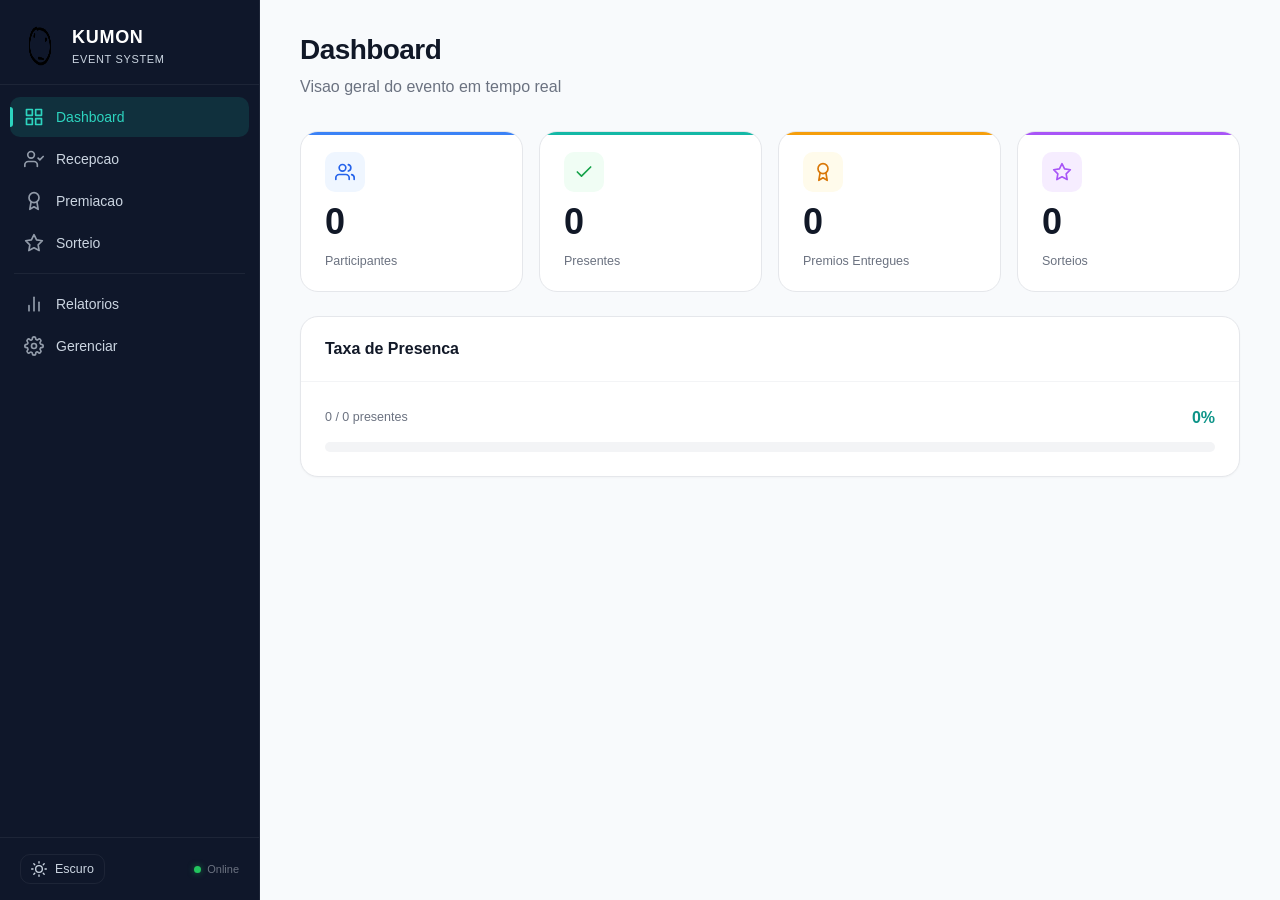
==== index.html @ 60cc0bb8 "feat: responsive improvements for tablets and mobile - Replaced sidebar "K" text with Kumon-Logo.png" ====
<!DOCTYPE html>
<html lang="pt-BR">
<head>
  <meta charset="UTF-8" />
  <meta name="viewport" content="width=device-width, initial-scale=1.0, viewport-fit=cover" />
  <meta name="apple-mobile-web-app-capable" content="yes" />
  <meta name="apple-mobile-web-app-status-bar-style" content="black-translucent" />
  <meta name="theme-color" content="#0f172a" />
  <title>Sistema de Controle de Eventos — Kumon - 2026</title>
  <link rel="stylesheet" href="style.css?v=2004" />
  <link rel="icon" href="favicon.ico" />
</head>
<body>

<div class="app-container">
  <!-- MOBILE TOGGLE -->
  <button class="sidebar-toggle" id="sidebarToggle" aria-label="Abrir menu">
    <svg width="22" height="22" viewBox="0 0 24 24" fill="none" stroke="currentColor" stroke-width="2" stroke-linecap="round">
      <line x1="3" y1="6" x2="21" y2="6"/>
      <line x1="3" y1="12" x2="21" y2="12"/>
      <line x1="3" y1="18" x2="21" y2="18"/>
    </svg>
  </button>

  <!-- SIDEBAR -->
  <nav class="sidebar" id="sidebar">
    <div class="sidebar-header">
      <div class="sidebar-logo">
        <img class="sidebar-logo-icon" src="Kumon-Logo.png" alt="KUMON">
        <div>
          <div class="sidebar-logo-text">KUMON</div>
          <div class="sidebar-logo-sub">Event System</div>
        </div>
      </div>
    </div>

    <div class="sidebar-nav">
      <button class="nav-btn active" data-page="dashboard">
        <svg viewBox="0 0 24 24" fill="none" stroke="currentColor" stroke-width="2" stroke-linecap="round" stroke-linejoin="round">
          <rect x="3" y="3" width="7" height="7"/><rect x="14" y="3" width="7" height="7"/>
          <rect x="3" y="14" width="7" height="7"/><rect x="14" y="14" width="7" height="7"/>
        </svg>
        Dashboard
      </button>

      <button class="nav-btn" data-page="recepcao">
        <svg viewBox="0 0 24 24" fill="none" stroke="currentColor" stroke-width="2" stroke-linecap="round" stroke-linejoin="round">
          <path d="M16 21v-2a4 4 0 0 0-4-4H5a4 4 0 0 0-4 4v2"/><circle cx="8.5" cy="7" r="4"/>
          <polyline points="17 11 19 13 23 9"/>
        </svg>
        Recepcao
      </button>

      <button class="nav-btn" data-page="premiacao">
        <svg viewBox="0 0 24 24" fill="none" stroke="currentColor" stroke-width="2" stroke-linecap="round" stroke-linejoin="round">
          <circle cx="12" cy="8" r="6"/><path d="M15.477 12.89L17 22l-5-3-5 3 1.523-9.11"/>
        </svg>
        Premiacao
      </button>

      <button class="nav-btn" data-page="sorteio">
        <svg viewBox="0 0 24 24" fill="none" stroke="currentColor" stroke-width="2" stroke-linecap="round" stroke-linejoin="round">
          <polygon points="12 2 15.09 8.26 22 9.27 17 14.14 18.18 21.02 12 17.77 5.82 21.02 7 14.14 2 9.27 8.91 8.26 12 2"/>
        </svg>
        Sorteio
      </button>

      <div class="nav-divider"></div>

      <button class="nav-btn" data-page="relatorios">
        <svg viewBox="0 0 24 24" fill="none" stroke="currentColor" stroke-width="2" stroke-linecap="round" stroke-linejoin="round">
          <line x1="18" y1="20" x2="18" y2="10"/><line x1="12" y1="20" x2="12" y2="4"/>
          <line x1="6" y1="20" x2="6" y2="14"/>
        </svg>
        Relatorios
      </button>

      <button class="nav-btn" data-page="gerenciar">
        <svg viewBox="0 0 24 24" fill="none" stroke="currentColor" stroke-width="2" stroke-linecap="round" stroke-linejoin="round">
          <circle cx="12" cy="12" r="3"/><path d="M19.4 15a1.65 1.65 0 0 0 .33 1.82l.06.06a2 2 0 0 1-2.83 2.83l-.06-.06a1.65 1.65 0 0 0-1.82-.33 1.65 1.65 0 0 0-1 1.51V21a2 2 0 0 1-4 0v-.09A1.65 1.65 0 0 0 9 19.4a1.65 1.65 0 0 0-1.82.33l-.06.06a2 2 0 0 1-2.83-2.83l.06-.06A1.65 1.65 0 0 0 4.68 15a1.65 1.65 0 0 0-1.51-1H3a2 2 0 0 1 0-4h.09A1.65 1.65 0 0 0 4.6 9a1.65 1.65 0 0 0-.33-1.82l-.06-.06a2 2 0 0 1 2.83-2.83l.06.06A1.65 1.65 0 0 0 9 4.68a1.65 1.65 0 0 0 1-1.51V3a2 2 0 0 1 4 0v.09a1.65 1.65 0 0 0 1 1.51 1.65 1.65 0 0 0 1.82-.33l.06-.06a2 2 0 0 1 2.83 2.83l-.06.06A1.65 1.65 0 0 0 19.4 9a1.65 1.65 0 0 0 1.51 1H21a2 2 0 0 1 0 4h-.09a1.65 1.65 0 0 0-1.51 1z"/>
        </svg>
        Gerenciar
      </button>
    </div>

    <div class="sidebar-footer">
      <button class="theme-toggle" id="themeToggle" aria-label="Alternar tema">
        <svg id="themeIconSun" viewBox="0 0 24 24" fill="none" stroke="currentColor" stroke-width="2" stroke-linecap="round" stroke-linejoin="round">
          <circle cx="12" cy="12" r="5"/><line x1="12" y1="1" x2="12" y2="3"/><line x1="12" y1="21" x2="12" y2="23"/>
          <line x1="4.22" y1="4.22" x2="5.64" y2="5.64"/><line x1="18.36" y1="18.36" x2="19.78" y2="19.78"/>
          <line x1="1" y1="12" x2="3" y2="12"/><line x1="21" y1="12" x2="23" y2="12"/>
          <line x1="4.22" y1="19.78" x2="5.64" y2="18.36"/><line x1="18.36" y1="5.64" x2="19.78" y2="4.22"/>
        </svg>
        <svg id="themeIconMoon" viewBox="0 0 24 24" fill="none" stroke="currentColor" stroke-width="2" stroke-linecap="round" stroke-linejoin="round" style="display:none">
          <path d="M21 12.79A9 9 0 1 1 11.21 3 7 7 0 0 0 21 12.79z"/>
        </svg>
        <span id="themeLabel">Escuro</span>
      </button>
      <div class="sidebar-status">
        <span class="status-dot"></span>
        Online
      </div>
    </div>
  </nav>

  <!-- MAIN CONTENT -->
  <main class="main-content" id="mainContent">

    <!-- DASHBOARD -->
    <div id="dashboard" class="page active">
      <div class="page-header">
        <h1>Dashboard</h1>
        <p>Visao geral do evento em tempo real</p>
      </div>
      <div class="page-content">
        <div class="stats-grid">
          <div class="stat-card">
            <div class="stat-card-icon">
              <svg viewBox="0 0 24 24" fill="none" stroke="currentColor" stroke-width="2" stroke-linecap="round" stroke-linejoin="round">
                <path d="M17 21v-2a4 4 0 0 0-4-4H5a4 4 0 0 0-4 4v2"/><circle cx="9" cy="7" r="4"/>
                <path d="M23 21v-2a4 4 0 0 0-3-3.87"/><path d="M16 3.13a4 4 0 0 1 0 7.75"/>
              </svg>
            </div>
            <div class="stat-value" id="stat-participantes">0</div>
            <div class="stat-label">Participantes</div>
          </div>
          <div class="stat-card">
            <div class="stat-card-icon">
              <svg viewBox="0 0 24 24" fill="none" stroke="currentColor" stroke-width="2" stroke-linecap="round" stroke-linejoin="round">
                <polyline points="20 6 9 17 4 12"/>
              </svg>
            </div>
            <div class="stat-value" id="stat-presentes">0</div>
            <div class="stat-label">Presentes</div>
          </div>
          <div class="stat-card">
            <div class="stat-card-icon">
              <svg viewBox="0 0 24 24" fill="none" stroke="currentColor" stroke-width="2" stroke-linecap="round" stroke-linejoin="round">
                <circle cx="12" cy="8" r="6"/><path d="M15.477 12.89L17 22l-5-3-5 3 1.523-9.11"/>
              </svg>
            </div>
            <div class="stat-value" id="stat-premios">0</div>
            <div class="stat-label">Premios Entregues</div>
          </div>
          <div class="stat-card">
            <div class="stat-card-icon">
              <svg viewBox="0 0 24 24" fill="none" stroke="currentColor" stroke-width="2" stroke-linecap="round" stroke-linejoin="round">
                <polygon points="12 2 15.09 8.26 22 9.27 17 14.14 18.18 21.02 12 17.77 5.82 21.02 7 14.14 2 9.27 8.91 8.26 12 2"/>
              </svg>
            </div>
            <div class="stat-value" id="stat-sorteios">0</div>
            <div class="stat-label">Sorteios</div>
          </div>
        </div>

        <div class="card">
          <div class="card__header"><h2>Taxa de Presenca</h2></div>
          <div class="card__body">
            <div class="progress-label">
              <span id="progress-text">0 / 0 presentes</span>
              <span class="progress-percent" id="progress-percent">0%</span>
            </div>
            <div class="progress-bar-wrap">
              <div class="progress-bar-fill" id="progress-presenca" style="width:0%"></div>
            </div>
          </div>
        </div>
      </div>
    </div>

    <!-- RECEPCAO -->
    <div id="recepcao" class="page">
      <div class="page-header">
        <h1>Recepcao</h1>
        <p>Controle de presenca e check-in dos participantes 2026</p>
      </div>
      <div class="page-content">
        <div class="card">
          <div class="card__body">
            <div style="display:flex; gap:12px; flex-wrap:wrap;">
              <div style="flex:1; min-width:240px;">
                <div class="search-bar">
                  <svg class="search-bar__icon" width="18" height="18" viewBox="0 0 24 24" fill="none" stroke="currentColor" stroke-width="2" stroke-linecap="round" stroke-linejoin="round">
                    <circle cx="11" cy="11" r="8"/><line x1="21" y1="21" x2="16.65" y2="16.65"/>
                  </svg>
                  <input type="text" id="busca-recepcao" class="form-control" placeholder="Buscar por matricula ou nome..." oninput="filtrarListaPresenca()" />
                  <button class="search-bar__clear" id="searchClear" onclick="limparBusca()" aria-label="Limpar busca">
                    <svg width="16" height="16" viewBox="0 0 24 24" fill="none" stroke="currentColor" stroke-width="2" stroke-linecap="round"><line x1="18" y1="6" x2="6" y2="18"/><line x1="6" y1="6" x2="18" y2="18"/></svg>
                  </button>
                </div>
              </div>
              <div class="pill-tabs" style="flex-shrink:0;">
                <button class="pill-tab active" data-status="TODOS" onclick="filtrarPorStatusPresenca('TODOS', this)">Todos</button>
                <button class="pill-tab" data-status="PRESENTE" onclick="filtrarPorStatusPresenca('PRESENTE', this)">Presentes</button>
                <button class="pill-tab" data-status="AUSENTE" onclick="filtrarPorStatusPresenca('AUSENTE', this)">Ausentes</button>
              </div>
              <button onclick="carregarListaPresenca()" class="btn btn--secondary btn--sm">Limpar Filtros</button>
            </div>
          </div>
        </div>

        <div class="card">
          <div class="card__header"><h2>Lista de Presenca</h2></div>
          <div class="card__body" style="padding:0;">
            <div id="lista-presenca" style="max-height:55vh; overflow-y:auto;">
              <div class="empty-state">
                <svg viewBox="0 0 24 24" fill="none" stroke="currentColor" stroke-width="1.5"><path d="M17 21v-2a4 4 0 0 0-4-4H5a4 4 0 0 0-4 4v2"/><circle cx="9" cy="7" r="4"/></svg>
                <h3>Nenhum participante</h3>
                <p>Carregando lista de presenca...</p>
              </div>
            </div>
          </div>
        </div>
      </div>
    </div>

    <!-- PREMIACAO -->
    <div id="premiacao" class="page">
      <div class="page-header">
        <h1>Premiacao</h1>
        <p>Controle de entrega de premios por categoria</p>
      </div>
      <div class="page-content">
        <div class="card">
          <div class="card__body">
            <div style="display:flex; gap:12px; flex-wrap:wrap; align-items:flex-end;">
              <div class="form-group" style="margin-bottom:0; flex:1; min-width:250px;">
                <label class="form-label">Selecionar Categoria</label>
                <select id="select-categoria" class="form-control" onchange="carregarPremiosPorCategoria()" style="max-width:400px;">
                  <option value="">Carregando categorias...</option>
                </select>
              </div>
              <button id="btn-validar-premiacao" class="btn btn--outline" onclick="executarValidacaoPremiacao()" style="flex-shrink:0;">
                <svg width="16" height="16" viewBox="0 0 24 24" fill="none" stroke="currentColor" stroke-width="2" stroke-linecap="round"><polyline points="20 6 9 17 4 12"/></svg>
                Validar
              </button>
            </div>
            <div id="validacao-banner" style="display:none; margin-top:var(--space-12);"></div>
          </div>
        </div>

        <div class="card">
          <div class="card__header"><h2>Alunos Elegiveis (Presentes + Pago)</h2></div>
          <div class="card__body" style="padding:0;">
            <div id="lista-premios-container" class="data-table-wrapper">
              <p class="empty-state">
                <svg viewBox="0 0 24 24" fill="none" stroke="currentColor" stroke-width="1.5"><circle cx="12" cy="8" r="6"/><path d="M15.477 12.89L17 22l-5-3-5 3 1.523-9.11"/></svg>
                <h3>Selecione uma categoria</h3>
                <p>Escolha uma categoria para ver os alunos elegiveis</p>
              </p>
            </div>
          </div>
        </div>
      </div>
    </div>

    <!-- SORTEIO -->
    <div id="sorteio" class="page">
      <div class="page-header">
        <h1>Sorteio</h1>
        <p>Sorteio automatico entre participantes presentes</p>
      </div>
      <div class="page-content">
        <div class="card">
          <div class="card__header"><h2>Realizar Sorteio</h2></div>
          <div class="card__body">
            <p style="color:var(--color-text-secondary); margin-bottom:var(--space-20);">
              Sorteio entre participantes com presenca <strong>confirmada</strong>
            </p>
            <div id="status-sorteio" style="margin-bottom:var(--space-20);"></div>
            <div style="display:flex; gap:12px;">
              <button id="btn-realizar-sorteio" class="btn btn--primary btn--lg" style="flex:1;">Realizar Sorteio</button>
              <button id="btn-limpar-sorteios" class="btn btn--outline btn--lg">Limpar Sorteios</button>
            </div>
          </div>
        </div>

        <div class="card">
          <div class="card__header"><h2>Historico de Sorteios</h2></div>
          <div class="card__body">
            <div id="historico-sorteios" style="max-height:400px; overflow-y:auto;">
              <div class="empty-state">
                <svg viewBox="0 0 24 24" fill="none" stroke="currentColor" stroke-width="1.5"><polygon points="12 2 15.09 8.26 22 9.27 17 14.14 18.18 21.02 12 17.77 5.82 21.02 7 14.14 2 9.27 8.91 8.26 12 2"/></svg>
                <h3>Nenhum sorteio</h3>
                <p>Os sorteios realizados aparecerao aqui</p>
              </div>
            </div>
          </div>
        </div>
      </div>
    </div>

    <!-- RELATORIOS -->
    <div id="relatorios" class="page">
      <div class="page-header">
        <h1>Relatorios</h1>
        <p>Resumo consolidado do evento</p>
      </div>
      <div class="page-content">
        <div class="stats-grid" id="resumo-evento">
          <div class="stat-card">
            <div class="stat-card-icon" style="background:var(--color-info-bg); color:var(--color-info);">
              <svg viewBox="0 0 24 24" fill="none" stroke="currentColor" stroke-width="2"><path d="M17 21v-2a4 4 0 0 0-4-4H5a4 4 0 0 0-4 4v2"/><circle cx="9" cy="7" r="4"/></svg>
            </div>
            <div class="stat-value" id="rel-participantes">0</div>
            <div class="stat-label">Participantes</div>
          </div>
          <div class="stat-card">
            <div class="stat-card-icon" style="background:var(--color-success-bg); color:var(--color-success);">
              <svg viewBox="0 0 24 24" fill="none" stroke="currentColor" stroke-width="2"><polyline points="20 6 9 17 4 12"/></svg>
            </div>
            <div class="stat-value" id="rel-presentes">0</div>
            <div class="stat-label">Presentes</div>
          </div>
          <div class="stat-card">
            <div class="stat-card-icon" style="background:var(--color-warning-bg); color:var(--color-warning);">
              <svg viewBox="0 0 24 24" fill="none" stroke="currentColor" stroke-width="2"><circle cx="12" cy="8" r="6"/><path d="M15.477 12.89L17 22l-5-3-5 3 1.523-9.11"/></svg>
            </div>
            <div class="stat-value" id="rel-premios">0</div>
            <div class="stat-label">Premios</div>
          </div>
          <div class="stat-card">
            <div class="stat-card-icon" style="background:rgba(168,85,247,0.1); color:var(--purple-500);">
              <svg viewBox="0 0 24 24" fill="none" stroke="currentColor" stroke-width="2"><polygon points="12 2 15.09 8.26 22 9.27 17 14.14 18.18 21.02 12 17.77 5.82 21.02 7 14.14 2 9.27 8.91 8.26 12 2"/></svg>
            </div>
            <div class="stat-value" id="rel-sorteios">0</div>
            <div class="stat-label">Sorteios</div>
          </div>
        </div>
      </div>
    </div>

    <!-- GERENCIAR -->
    <div id="gerenciar" class="page">
      <div class="page-header">
        <h1>Gerenciar Participantes</h1>
        <p>Visualizacao completa do cadastro</p>
      </div>
      <div class="page-content">
        <div class="card">
          <div class="card__header"><h2>Todos os Participantes</h2></div>
          <div class="card__body" style="padding:0;">
            <div class="data-table-wrapper">
              <div id="lista-participantes">
                <div class="empty-state">
                  <svg viewBox="0 0 24 24" fill="none" stroke="currentColor" stroke-width="1.5"><path d="M17 21v-2a4 4 0 0 0-4-4H5a4 4 0 0 0-4 4v2"/><circle cx="9" cy="7" r="4"/></svg>
                  <h3>Nenhum participante</h3>
                  <p>Carregando dados...</p>
                </div>
              </div>
            </div>
          </div>
        </div>
      </div>
    </div>

  </main>
</div>

<!-- TOAST CONTAINER -->
<div class="toast-container" id="toastContainer"></div>

<!-- SORTEIO MODAL -->
<div class="modal-overlay" id="modalSorteio" style="display:none;">
  <div class="modal">
    <div class="sorteio-trophy">🎉</div>
    <div class="sorteio-label">SORTEADO</div>
    <div class="sorteio-number" id="sorteioNumero">#0</div>
    <p style="margin-top:var(--space-12); font-size:var(--font-size-xl); font-weight:var(--font-weight-semibold); color:var(--color-text);" id="sorteioNome"></p>
    <button class="btn btn--primary btn--lg" style="margin-top:var(--space-32);" id="btnModalOk" onclick="fecharModalSorteio()">OK</button>
  </div>
</div>

<!-- CONFETTI CONTAINER -->
<div class="confetti-container" id="confettiContainer" style="display:none;"></div>

<script src="script-com-api.js?v=2002"></script>
</body>
</html>
---- style.css ----
/* ============================================
   KUMON EVENT SYSTEM — Modern Design System
   ============================================ */

/* ------------------------------------------
   1. Design Tokens
   ------------------------------------------ */
:root {
  /* Palette */
  --gray-50: #f9fafb;
  --gray-100: #f3f4f6;
  --gray-200: #e5e7eb;
  --gray-300: #d1d5db;
  --gray-400: #9ca3af;
  --gray-500: #6b7280;
  --gray-600: #4b5563;
  --gray-700: #374151;
  --gray-800: #1f2937;
  --gray-900: #111827;
  --gray-950: #030712;

  --teal-50: #f0fdfc;
  --teal-100: #ccfbf5;
  --teal-200: #99f6e4;
  --teal-300: #5eead4;
  --teal-400: #2dd4bf;
  --teal-500: #14b8a6;
  --teal-600: #0d9488;
  --teal-700: #0f766e;
  --teal-800: #115e59;
  --teal-900: #134e4a;

  --blue-50: #eff6ff;
  --blue-500: #3b82f6;
  --blue-600: #2563eb;

  --amber-50: #fffbeb;
  --amber-100: #fef3c7;
  --amber-500: #f59e0b;
  --amber-600: #d97706;
  --amber-700: #b45309;

  --red-50: #fef2f2;
  --red-100: #fee2e2;
  --red-500: #ef4444;
  --red-600: #dc2626;

  --green-50: #f0fdf4;
  --green-100: #dcfce7;
  --green-500: #22c55e;
  --green-600: #16a34a;

  --purple-500: #a855f7;
  --pink-500: #ec4899;
  --cyan-500: #06b6d4;

  /* Semantic tokens — Light */
  --color-bg: #f8fafc;
  --color-surface: #ffffff;
  --color-surface-hover: #f9fafb;
  --color-text: var(--gray-900);
  --color-text-secondary: var(--gray-500);
  --color-text-muted: var(--gray-400);
  --color-border: var(--gray-200);
  --color-border-light: var(--gray-100);

  --color-primary: var(--teal-600);
  --color-primary-hover: var(--teal-700);
  --color-primary-light: var(--teal-50);
  --color-primary-text: #ffffff;

  --color-success: var(--green-600);
  --color-success-bg: var(--green-50);
  --color-warning: var(--amber-600);
  --color-warning-bg: var(--amber-50);
  --color-danger: var(--red-600);
  --color-danger-bg: var(--red-50);
  --color-info: var(--blue-600);
  --color-info-bg: var(--blue-50);

  /* Sidebar */
  --color-sidebar-bg: #0f172a;
  --color-sidebar-hover: rgba(255, 255, 255, 0.06);
  --color-sidebar-active: rgba(20, 184, 166, 0.15);
  --color-sidebar-text: #cbd5e1;
  --color-sidebar-text-active: var(--teal-400);
  --color-sidebar-border: rgba(255, 255, 255, 0.06);

  /* Radius */
  --radius-sm: 6px;
  --radius-md: 10px;
  --radius-lg: 14px;
  --radius-xl: 18px;
  --radius-2xl: 24px;
  --radius-full: 9999px;

  /* Shadows */
  --shadow-xs: 0 1px 2px rgba(0, 0, 0, 0.03);
  --shadow-sm: 0 1px 3px rgba(0, 0, 0, 0.04), 0 1px 2px rgba(0, 0, 0, 0.03);
  --shadow-md: 0 4px 12px rgba(0, 0, 0, 0.05), 0 1px 2px rgba(0, 0, 0, 0.04);
  --shadow-lg: 0 10px 30px rgba(0, 0, 0, 0.06), 0 2px 6px rgba(0, 0, 0, 0.04);
  --shadow-xl: 0 20px 50px rgba(0, 0, 0, 0.12);

  /* Typography */
  --font-sans:
    "Inter", "SF Pro Display", -apple-system, BlinkMacSystemFont, "Segoe UI",
    Roboto, "Helvetica Neue", sans-serif;
  --font-mono:
    "SF Mono", "JetBrains Mono", ui-monospace, Menlo, Monaco, monospace;
  --font-size-xs: 11px;
  --font-size-sm: 12.5px;
  --font-size-base: 14px;
  --font-size-lg: 16px;
  --font-size-xl: 18px;
  --font-size-2xl: 22px;
  --font-size-3xl: 28px;
  --font-size-4xl: 36px;
  --font-weight-normal: 400;
  --font-weight-medium: 500;
  --font-weight-semibold: 600;
  --font-weight-bold: 700;
  --line-height-tight: 1.25;
  --line-height-normal: 1.5;

  /* Spacing */
  --space-2: 2px;
  --space-4: 4px;
  --space-6: 6px;
  --space-8: 8px;
  --space-10: 10px;
  --space-12: 12px;
  --space-14: 14px;
  --space-16: 16px;
  --space-20: 20px;
  --space-24: 24px;
  --space-28: 28px;
  --space-32: 32px;
  --space-40: 40px;
  --space-48: 48px;

  /* Transitions */
  --ease-out: cubic-bezier(0.16, 1, 0.3, 1);
  --ease-in-out: cubic-bezier(0.4, 0, 0.2, 1);
  --duration-fast: 150ms;
  --duration-normal: 250ms;
  --duration-slow: 400ms;

  /* Glass */
  --glass-bg: rgba(255, 255, 255, 0.72);
  --glass-border: rgba(255, 255, 255, 0.5);
  --glass-blur: 16px;
}

/* Dark theme */
[data-theme="dark"] {
  --color-bg: #0f172a;
  --color-surface: #1e293b;
  --color-surface-hover: #263348;
  --color-text: #f1f5f9;
  --color-text-secondary: #94a3b8;
  --color-text-muted: #64748b;
  --color-border: #334155;
  --color-border-light: #1e293b;

  --color-primary: var(--teal-400);
  --color-primary-hover: var(--teal-300);
  --color-primary-light: rgba(20, 184, 166, 0.12);
  --color-primary-text: #0f172a;

  --color-success: #4ade80;
  --color-success-bg: rgba(34, 197, 94, 0.12);
  --color-warning: #fbbf24;
  --color-warning-bg: rgba(245, 158, 11, 0.12);
  --color-danger: #f87171;
  --color-danger-bg: rgba(239, 68, 68, 0.12);
  --color-info: #60a5fa;
  --color-info-bg: rgba(59, 130, 246, 0.12);

  --color-sidebar-bg: #020617;
  --color-sidebar-hover: rgba(255, 255, 255, 0.04);
  --color-sidebar-active: rgba(20, 184, 166, 0.12);
  --color-sidebar-text: #94a3b8;
  --color-sidebar-border: rgba(255, 255, 255, 0.04);

  --shadow-xs: 0 1px 2px rgba(0, 0, 0, 0.2);
  --shadow-sm: 0 1px 3px rgba(0, 0, 0, 0.25);
  --shadow-md: 0 4px 12px rgba(0, 0, 0, 0.3);
  --shadow-lg: 0 10px 30px rgba(0, 0, 0, 0.4);
  --shadow-xl: 0 20px 50px rgba(0, 0, 0, 0.5);

  --glass-bg: rgba(30, 41, 59, 0.72);
  --glass-border: rgba(255, 255, 255, 0.08);
}

/* ------------------------------------------
   2. Reset & Base
   ------------------------------------------ */
*,
*::before,
*::after {
  box-sizing: border-box;
  margin: 0;
  padding: 0;
}

html {
  font-size: var(--font-size-base);
  font-family: var(--font-sans);
  line-height: var(--line-height-normal);
  color: var(--color-text);
  background: var(--color-bg);
  -webkit-font-smoothing: antialiased;
  -moz-osx-font-smoothing: grayscale;
  scroll-behavior: smooth;
  -webkit-tap-highlight-color: transparent;
  -webkit-text-size-adjust: 100%;
  text-size-adjust: 100%;
}

body {
  min-height: 100vh;
  min-height: 100dvh; /* iOS Safari dynamic viewport */
}

/* Improve touch scrolling */
.main-content,
.data-table-wrapper,
.sidebar-nav {
  -webkit-overflow-scrolling: touch;
}

a {
  color: var(--color-primary);
  text-decoration: none;
}
a:hover {
  color: var(--color-primary-hover);
}

/* ------------------------------------------
   3. Scrollbar Custom
   ------------------------------------------ */
::-webkit-scrollbar {
  width: 6px;
  height: 6px;
}
::-webkit-scrollbar-track {
  background: transparent;
}
::-webkit-scrollbar-thumb {
  background: var(--color-border);
  border-radius: var(--radius-full);
}
::-webkit-scrollbar-thumb:hover {
  background: var(--gray-400);
}

/* ------------------------------------------
   4. App Layout
   ------------------------------------------ */
.app-container {
  display: flex;
  height: 100vh;
  height: 100dvh; /* iOS Safari dynamic viewport */
  overflow: hidden;
}

/* ------------------------------------------
   5. Sidebar
   ------------------------------------------ */
.sidebar {
  width: 260px;
  min-width: 260px;
  background: var(--color-sidebar-bg);
  display: flex;
  flex-direction: column;
  border-right: 1px solid var(--color-sidebar-border);
  transition: transform var(--duration-slow) var(--ease-out);
  z-index: 100;
}

.sidebar-header {
  padding: var(--space-24) var(--space-20) var(--space-16);
  border-bottom: 1px solid var(--color-sidebar-border);
}

.sidebar-logo {
  display: flex;
  align-items: center;
  gap: var(--space-12);
}

.sidebar-logo-icon {
  width: 40px;
  height: 40px;
  border-radius: var(--radius-md);
  flex-shrink: 0;
}

.sidebar-logo-text {
  font-size: var(--font-size-xl);
  font-weight: var(--font-weight-bold);
  color: #fff;
  letter-spacing: 0.04em;
}

.sidebar-logo-sub {
  font-size: var(--font-size-xs);
  color: var(--color-sidebar-text);
  font-weight: var(--font-weight-normal);
  letter-spacing: 0.06em;
  text-transform: uppercase;
}

.sidebar-nav {
  flex: 1;
  overflow-y: auto;
  padding: var(--space-12) var(--space-10);
  display: flex;
  flex-direction: column;
  gap: var(--space-2);
}

.nav-btn {
  display: flex;
  align-items: center;
  gap: var(--space-12);
  width: 100%;
  padding: var(--space-10) var(--space-14);
  border: none;
  border-radius: var(--radius-md);
  background: transparent;
  color: var(--color-sidebar-text);
  font-size: var(--font-size-base);
  font-family: var(--font-sans);
  font-weight: var(--font-weight-medium);
  cursor: pointer;
  text-align: left;
  transition: all var(--duration-fast) var(--ease-out);
  position: relative;
}

.nav-btn:hover {
  background: var(--color-sidebar-hover);
  color: #e2e8f0;
}

.nav-btn.active {
  background: var(--color-sidebar-active);
  color: var(--color-sidebar-text-active);
}

.nav-btn.active::before {
  content: "";
  position: absolute;
  left: 0;
  top: 10px;
  bottom: 10px;
  width: 3px;
  background: var(--teal-400);
  border-radius: 0 var(--radius-full) var(--radius-full) 0;
}

.nav-btn svg {
  width: 20px;
  height: 20px;
  flex-shrink: 0;
  opacity: 0.7;
}

.nav-btn.active svg {
  opacity: 1;
}

.nav-divider {
  height: 1px;
  background: var(--color-sidebar-border);
  margin: var(--space-8) var(--space-4);
}

.nav-section-label {
  padding: var(--space-8) var(--space-14);
  font-size: var(--font-size-xs);
  color: var(--gray-500);
  text-transform: uppercase;
  letter-spacing: 0.08em;
  font-weight: var(--font-weight-semibold);
}

.sidebar-footer {
  padding: var(--space-16) var(--space-20);
  border-top: 1px solid var(--color-sidebar-border);
  display: flex;
  align-items: center;
  justify-content: space-between;
}

.theme-toggle {
  display: flex;
  align-items: center;
  gap: var(--space-8);
  padding: var(--space-6) var(--space-10);
  border: 1px solid var(--color-sidebar-border);
  border-radius: var(--radius-md);
  background: transparent;
  color: var(--color-sidebar-text);
  font-size: var(--font-size-sm);
  font-family: var(--font-sans);
  cursor: pointer;
  transition: all var(--duration-fast) var(--ease-out);
}

.theme-toggle:hover {
  background: var(--color-sidebar-hover);
}

.theme-toggle svg {
  width: 16px;
  height: 16px;
}

.sidebar-status {
  display: flex;
  align-items: center;
  gap: var(--space-6);
  font-size: var(--font-size-xs);
  color: var(--gray-500);
}

.status-dot {
  width: 7px;
  height: 7px;
  border-radius: var(--radius-full);
  background: var(--green-500);
  box-shadow: 0 0 6px rgba(34, 197, 94, 0.5);
}

/* Collapsed sidebar */
.sidebar.collapsed {
  min-width: 0;
  width: 0;
  overflow: hidden;
}

.sidebar-toggle {
  display: none;
  position: fixed;
  top: var(--space-16);
  left: var(--space-16);
  z-index: 200;
  width: 40px;
  height: 40px;
  border-radius: var(--radius-md);
  border: 1px solid var(--color-border);
  background: var(--color-surface);
  cursor: pointer;
  align-items: center;
  justify-content: center;
  color: var(--color-text);
  box-shadow: var(--shadow-sm);
}

/* ------------------------------------------
   6. Main Content
   ------------------------------------------ */
.main-content {
  flex: 1;
  overflow-y: auto;
  overflow-x: hidden;
  background: var(--color-bg);
}

.page {
  display: none;
  padding: var(--space-32) var(--space-40);
  animation: fadeSlideIn var(--duration-normal) var(--ease-out);
}

.page.active {
  display: block;
}

.page-header {
  margin-bottom: var(--space-32);
}

.page-header h1 {
  font-size: var(--font-size-3xl);
  font-weight: var(--font-weight-bold);
  color: var(--color-text);
  letter-spacing: -0.02em;
  line-height: var(--line-height-tight);
}

.page-header p {
  margin-top: var(--space-8);
  color: var(--color-text-secondary);
  font-size: var(--font-size-lg);
}

.page-content {
  max-width: 1100px;
}

/* ------------------------------------------
   7. Cards
   ------------------------------------------ */
.card {
  background: var(--color-surface);
  border: 1px solid var(--color-border);
  border-radius: var(--radius-xl);
  box-shadow: var(--shadow-xs);
  margin-bottom: var(--space-20);
  transition: box-shadow var(--duration-normal) var(--ease-out);
}

.card:hover {
  box-shadow: var(--shadow-sm);
}

.card__header {
  padding: var(--space-20) var(--space-24);
  border-bottom: 1px solid var(--color-border-light);
  display: flex;
  align-items: center;
  justify-content: space-between;
}

.card__header h2 {
  font-size: var(--font-size-lg);
  font-weight: var(--font-weight-semibold);
  color: var(--color-text);
}

.card__body {
  padding: var(--space-24);
}

/* ------------------------------------------
   8. Stats Grid (Dashboard)
   ------------------------------------------ */
.stats-grid {
  display: grid;
  grid-template-columns: repeat(4, 1fr);
  gap: var(--space-16);
  margin-bottom: var(--space-24);
}

.stat-card {
  background: var(--color-surface);
  border: 1px solid var(--color-border);
  border-radius: var(--radius-xl);
  padding: var(--space-20) var(--space-24);
  display: flex;
  flex-direction: column;
  gap: var(--space-12);
  transition: all var(--duration-normal) var(--ease-out);
  position: relative;
  overflow: hidden;
}

.stat-card::before {
  content: "";
  position: absolute;
  top: 0;
  left: 0;
  right: 0;
  height: 3px;
}

.stat-card:nth-child(1)::before {
  background: var(--blue-500);
}
.stat-card:nth-child(2)::before {
  background: var(--teal-500);
}
.stat-card:nth-child(3)::before {
  background: var(--amber-500);
}
.stat-card:nth-child(4)::before {
  background: var(--purple-500);
}

.stat-card:hover {
  box-shadow: var(--shadow-md);
  transform: translateY(-2px);
}

.stat-card-icon {
  width: 40px;
  height: 40px;
  border-radius: var(--radius-md);
  display: flex;
  align-items: center;
  justify-content: center;
  flex-shrink: 0;
}

.stat-card:nth-child(1) .stat-card-icon {
  background: var(--color-info-bg);
  color: var(--color-info);
}
.stat-card:nth-child(2) .stat-card-icon {
  background: var(--color-success-bg);
  color: var(--color-success);
}
.stat-card:nth-child(3) .stat-card-icon {
  background: var(--color-warning-bg);
  color: var(--color-warning);
}
.stat-card:nth-child(4) .stat-card-icon {
  background: rgba(168, 85, 247, 0.1);
  color: var(--purple-500);
}

.stat-card-icon svg {
  width: 20px;
  height: 20px;
}

.stat-value {
  font-size: var(--font-size-4xl);
  font-weight: var(--font-weight-bold);
  color: var(--color-text);
  line-height: 1;
  letter-spacing: -0.03em;
}

.stat-label {
  font-size: var(--font-size-sm);
  color: var(--color-text-secondary);
  font-weight: var(--font-weight-medium);
}

/* Progress bar */
.progress-card {
  grid-column: 1 / -1;
}

.progress-bar-wrap {
  background: var(--color-border-light);
  border-radius: var(--radius-full);
  height: 10px;
  overflow: hidden;
  margin-top: var(--space-12);
}

.progress-bar-fill {
  height: 100%;
  border-radius: var(--radius-full);
  background: linear-gradient(90deg, var(--teal-500), var(--teal-400));
  transition: width 0.8s var(--ease-out);
  position: relative;
}

.progress-bar-fill::after {
  content: "";
  position: absolute;
  top: 0;
  left: 0;
  right: 0;
  bottom: 0;
  background: linear-gradient(
    90deg,
    transparent,
    rgba(255, 255, 255, 0.3),
    transparent
  );
  animation: shimmer 2s infinite;
}

.progress-label {
  display: flex;
  justify-content: space-between;
  align-items: center;
  margin-bottom: var(--space-8);
  font-size: var(--font-size-sm);
  color: var(--color-text-secondary);
}

.progress-percent {
  font-weight: var(--font-weight-bold);
  color: var(--color-primary);
  font-size: var(--font-size-lg);
}

/* ------------------------------------------
   9. Buttons
   ------------------------------------------ */
.btn {
  display: inline-flex;
  align-items: center;
  justify-content: center;
  gap: var(--space-8);
  padding: var(--space-10) var(--space-20);
  border: none;
  border-radius: var(--radius-md);
  font-size: var(--font-size-base);
  font-family: var(--font-sans);
  font-weight: var(--font-weight-medium);
  cursor: pointer;
  transition: all var(--duration-fast) var(--ease-out);
  line-height: 1.4;
  white-space: nowrap;
  position: relative;
  overflow: hidden;
}

.btn:active {
  transform: scale(0.97);
}

.btn--primary {
  background: var(--color-primary);
  color: var(--color-primary-text);
  box-shadow: 0 1px 3px rgba(20, 184, 166, 0.3);
}
.btn--primary:hover {
  background: var(--color-primary-hover);
  box-shadow: 0 2px 8px rgba(20, 184, 166, 0.3);
}

.btn--secondary {
  background: var(--color-border-light);
  color: var(--color-text);
}
.btn--secondary:hover {
  background: var(--color-border);
}

.btn--outline {
  background: transparent;
  border: 1.5px solid var(--color-border);
  color: var(--color-text);
}
.btn--outline:hover {
  border-color: var(--color-primary);
  color: var(--color-primary);
  background: var(--color-primary-light);
}

.btn--success {
  background: var(--color-success);
  color: #fff;
}
.btn--success:hover {
  background: var(--green-500);
}

.btn--danger {
  background: var(--color-danger);
  color: #fff;
}
.btn--danger:hover {
  background: var(--red-500);
}

.btn--sm {
  padding: var(--space-6) var(--space-14);
  font-size: var(--font-size-sm);
  border-radius: var(--radius-sm);
}
.btn--lg {
  padding: var(--space-14) var(--space-28);
  font-size: var(--font-size-lg);
  border-radius: var(--radius-lg);
}

.btn--icon {
  width: 36px;
  height: 36px;
  padding: 0;
  border-radius: var(--radius-md);
}
.btn--icon svg {
  width: 18px;
  height: 18px;
}

.btn--full {
  width: 100%;
}

.btn:disabled {
  opacity: 0.5;
  cursor: not-allowed;
  pointer-events: none;
}

/* ------------------------------------------
   10. Form Controls
   ------------------------------------------ */
.form-group {
  margin-bottom: var(--space-16);
}

.form-label {
  display: block;
  margin-bottom: var(--space-6);
  font-size: var(--font-size-sm);
  font-weight: var(--font-weight-medium);
  color: var(--color-text-secondary);
}

.form-control {
  width: 100%;
  padding: var(--space-10) var(--space-14);
  font-size: var(--font-size-base);
  font-family: var(--font-sans);
  color: var(--color-text);
  background: var(--color-surface);
  border: 1.5px solid var(--color-border);
  border-radius: var(--radius-md);
  transition: all var(--duration-fast) var(--ease-out);
}

.form-control:focus {
  outline: none;
  border-color: var(--color-primary);
  box-shadow: 0 0 0 3px rgba(20, 184, 166, 0.12);
}

.form-control::placeholder {
  color: var(--color-text-muted);
}

select.form-control {
  appearance: none;
  background-image: url("data:image/svg+xml,%3Csvg xmlns='http://www.w3.org/2000/svg' width='16' height='16' fill='none' stroke='%236b7280' stroke-width='2'%3E%3Cpolyline points='4 6 8 10 12 6'/%3E%3C/svg%3E");
  background-repeat: no-repeat;
  background-position: right var(--space-12) center;
  padding-right: var(--space-40);
  cursor: pointer;
}

/* Search bar */
.search-bar {
  position: relative;
}

.search-bar .form-control {
  padding-left: var(--space-40);
  padding-right: var(--space-40);
}

.search-bar__icon {
  position: absolute;
  left: var(--space-14);
  top: 50%;
  transform: translateY(-50%);
  color: var(--color-text-muted);
  pointer-events: none;
}

.search-bar__clear {
  position: absolute;
  right: var(--space-8);
  top: 50%;
  transform: translateY(-50%);
  background: none;
  border: none;
  color: var(--color-text-muted);
  cursor: pointer;
  padding: var(--space-4);
  border-radius: var(--radius-full);
  display: none;
  align-items: center;
  justify-content: center;
}

.search-bar__clear.visible {
  display: flex;
}
.search-bar__clear:hover {
  background: var(--color-border-light);
  color: var(--color-text);
}

/* ------------------------------------------
   11. Pill Tabs (Filter)
   ------------------------------------------ */
.pill-tabs {
  display: flex;
  gap: var(--space-6);
  flex-wrap: wrap;
}

.pill-tab {
  padding: var(--space-6) var(--space-16);
  border: 1.5px solid var(--color-border);
  border-radius: var(--radius-full);
  font-size: var(--font-size-sm);
  font-family: var(--font-sans);
  font-weight: var(--font-weight-medium);
  color: var(--color-text-secondary);
  background: transparent;
  cursor: pointer;
  transition: all var(--duration-fast) var(--ease-out);
}

.pill-tab:hover {
  border-color: var(--color-primary);
  color: var(--color-primary);
}
.pill-tab.active {
  background: var(--color-primary);
  color: var(--color-primary-text);
  border-color: var(--color-primary);
}

/* ------------------------------------------
   12. Data Table
   ------------------------------------------ */
.data-table-wrapper {
  overflow: auto;
  max-height: 55vh;
  border-radius: var(--radius-lg);
  border: 1px solid var(--color-border);
}

.data-table {
  width: 100%;
  border-collapse: collapse;
  font-size: var(--font-size-base);
}

.data-table thead {
  position: sticky;
  top: 0;
  z-index: 10;
}

.data-table thead th {
  background: var(--color-surface);
  backdrop-filter: blur(var(--glass-blur));
  padding: var(--space-12) var(--space-16);
  text-align: left;
  font-weight: var(--font-weight-semibold);
  font-size: var(--font-size-sm);
  color: var(--color-text-secondary);
  text-transform: uppercase;
  letter-spacing: 0.04em;
  border-bottom: 2px solid var(--color-border);
  white-space: nowrap;
}

.data-table tbody td {
  padding: var(--space-12) var(--space-16);
  border-bottom: 1px solid var(--color-border-light);
  color: var(--color-text);
}

.data-table tbody tr {
  transition: background var(--duration-fast) var(--ease-out);
}

.data-table tbody tr:nth-child(even) {
  background: var(--color-surface-hover);
}
.data-table tbody tr:hover {
  background: var(--color-primary-light);
}

.data-table .text-center {
  text-align: center;
}

/* ------------------------------------------
   13. Badges / Chips
   ------------------------------------------ */
.badge {
  display: inline-flex;
  align-items: center;
  gap: var(--space-4);
  padding: var(--space-4) var(--space-10);
  border-radius: var(--radius-full);
  font-size: var(--font-size-xs);
  font-weight: var(--font-weight-semibold);
  letter-spacing: 0.02em;
  white-space: nowrap;
}

.badge--success {
  background: var(--color-success-bg);
  color: var(--color-success);
}
.badge--warning {
  background: var(--color-warning-bg);
  color: var(--color-warning);
}
.badge--danger {
  background: var(--color-danger-bg);
  color: var(--color-danger);
}
.badge--info {
  background: var(--color-info-bg);
  color: var(--color-info);
}
.badge--neutral {
  background: var(--color-border-light);
  color: var(--color-text-secondary);
}

/* ------------------------------------------
   14. Participant List Item
   ------------------------------------------ */
.participant-item {
  display: flex;
  align-items: center;
  gap: var(--space-14);
  padding: var(--space-14) var(--space-20);
  border-bottom: 1px solid var(--color-border-light);
  transition: all var(--duration-fast) var(--ease-out);
  background: var(--color-surface);
}

.participant-item:last-child {
  border-bottom: none;
}
.participant-item:hover {
  background: var(--color-surface-hover);
}

.participant-item--present {
  border-left: 4px solid var(--color-success);
}
.participant-item--absent {
  border-left: 4px solid var(--color-danger);
}

.participant-avatar {
  width: 44px;
  height: 44px;
  border-radius: var(--radius-full);
  display: flex;
  align-items: center;
  justify-content: center;
  font-weight: var(--font-weight-bold);
  font-size: var(--font-size-base);
  color: #fff;
  flex-shrink: 0;
}

.participant-avatar--present {
  background: linear-gradient(135deg, var(--teal-500), var(--teal-600));
}
.participant-avatar--absent {
  background: linear-gradient(135deg, var(--gray-400), var(--gray-500));
}

.participant-info {
  flex: 1;
  min-width: 0;
}
.participant-name {
  font-weight: var(--font-weight-semibold);
  font-size: var(--font-size-base);
}
.participant-meta {
  font-size: var(--font-size-sm);
  color: var(--color-text-secondary);
  margin-top: var(--space-2);
}

.participant-actions {
  display: flex;
  gap: var(--space-8);
  flex-shrink: 0;
  align-items: center;
  width: 208px;
}
.participant-actions .btn--sm {
  flex: 1;
  text-align: center;
  justify-content: center;
}

/* ------------------------------------------
   15. Modal / Overlay
   ------------------------------------------ */
.modal-overlay {
  position: fixed;
  inset: 0;
  background: rgba(0, 0, 0, 0.6);
  backdrop-filter: blur(6px);
  display: flex;
  align-items: center;
  justify-content: center;
  z-index: 1000;
  animation: fadeIn var(--duration-normal) var(--ease-out);
}

.modal {
  background: var(--color-surface);
  border-radius: var(--radius-2xl);
  padding: var(--space-48);
  max-width: 480px;
  width: 90%;
  text-align: center;
  box-shadow: var(--shadow-xl);
  border: 1px solid var(--color-border);
  animation: scaleIn var(--duration-slow) var(--ease-out);
}

/* ------------------------------------------
   16. Toast Notifications
   ------------------------------------------ */
.toast-container {
  position: fixed;
  bottom: var(--space-24);
  right: var(--space-24);
  z-index: 2000;
  display: flex;
  flex-direction: column;
  gap: var(--space-10);
  pointer-events: none;
}

.toast {
  display: flex;
  align-items: center;
  gap: var(--space-12);
  padding: var(--space-14) var(--space-20);
  border-radius: var(--radius-lg);
  background: var(--color-surface);
  border: 1px solid var(--color-border);
  box-shadow: var(--shadow-lg);
  font-size: var(--font-size-base);
  font-weight: var(--font-weight-medium);
  pointer-events: auto;
  animation: slideUp var(--duration-normal) var(--ease-out);
  min-width: 300px;
  max-width: 420px;
}

.toast.toast--removing {
  animation: slideDown var(--duration-normal) var(--ease-out) forwards;
}

.toast--success {
  border-left: 4px solid var(--color-success);
}
.toast--error {
  border-left: 4px solid var(--color-danger);
}
.toast--warning {
  border-left: 4px solid var(--color-warning);
}

.toast-icon {
  flex-shrink: 0;
  width: 20px;
  height: 20px;
}
.toast--success .toast-icon {
  color: var(--color-success);
}
.toast--error .toast-icon {
  color: var(--color-danger);
}

.toast-msg {
  flex: 1;
  color: var(--color-text);
}

.toast-close {
  background: none;
  border: none;
  cursor: pointer;
  color: var(--color-text-muted);
  padding: var(--space-2);
  border-radius: var(--radius-sm);
}
.toast-close:hover {
  color: var(--color-text);
  background: var(--color-border-light);
}

/* ------------------------------------------
   17. Skeleton Loaders
   ------------------------------------------ */
.skeleton {
  background: linear-gradient(
    90deg,
    var(--color-border-light) 25%,
    var(--color-border) 50%,
    var(--color-border-light) 75%
  );
  background-size: 200% 100%;
  animation: shimmer 1.5s infinite;
  border-radius: var(--radius-md);
}

.skeleton--text {
  height: 14px;
  width: 100%;
  margin-bottom: var(--space-8);
}
.skeleton--text:last-child {
  width: 60%;
}
.skeleton--avatar {
  width: 44px;
  height: 44px;
  border-radius: var(--radius-full);
}
.skeleton--badge {
  width: 70px;
  height: 24px;
  border-radius: var(--radius-full);
}
.skeleton--btn {
  width: 90px;
  height: 36px;
  border-radius: var(--radius-md);
}

.skeleton-row {
  display: flex;
  align-items: center;
  gap: var(--space-14);
  padding: var(--space-14) var(--space-20);
  border-bottom: 1px solid var(--color-border-light);
}

.skeleton-row .skeleton--text {
  flex: 1;
}

/* ------------------------------------------
   18. Empty State
   ------------------------------------------ */
.empty-state {
  display: flex;
  flex-direction: column;
  align-items: center;
  justify-content: center;
  padding: var(--space-48) var(--space-24);
  color: var(--color-text-muted);
  text-align: center;
}

.empty-state svg {
  width: 64px;
  height: 64px;
  margin-bottom: var(--space-16);
  opacity: 0.4;
}
.empty-state h3 {
  font-size: var(--font-size-lg);
  color: var(--color-text-secondary);
  margin-bottom: var(--space-8);
}
.empty-state p {
  font-size: var(--font-size-sm);
  max-width: 300px;
}

/* ------------------------------------------
   19. Sorteio / Confetti
   ------------------------------------------ */
.sorteio-number {
  font-size: 120px;
  font-weight: var(--font-weight-bold);
  background: linear-gradient(
    135deg,
    var(--teal-500),
    var(--teal-400),
    var(--cyan-500)
  );
  -webkit-background-clip: text;
  -webkit-text-fill-color: transparent;
  background-clip: text;
  animation: numberReveal 0.8s var(--ease-out);
  line-height: 1;
}

.sorteio-label {
  font-size: var(--font-size-2xl);
  color: var(--color-text-secondary);
  margin: var(--space-16) 0 var(--space-8);
  font-weight: var(--font-weight-medium);
}

.sorteio-trophy {
  font-size: 80px;
  animation: bounce 0.6s var(--ease-out);
}

/* Confetti particles */
.confetti-container {
  position: fixed;
  inset: 0;
  pointer-events: none;
  z-index: 1001;
  overflow: hidden;
}

.confetti-piece {
  position: absolute;
  width: 10px;
  height: 16px;
  border-radius: var(--radius-sm);
  animation: confettiFall linear forwards;
}

/* Timeline */
.timeline {
  position: relative;
  padding-left: var(--space-28);
}
.timeline::before {
  content: "";
  position: absolute;
  left: 8px;
  top: 4px;
  bottom: 4px;
  width: 2px;
  background: var(--color-border);
}

.timeline-item {
  position: relative;
  padding-bottom: var(--space-20);
}

.timeline-item::before {
  content: "";
  position: absolute;
  left: calc(-1 * var(--space-28) + 4px);
  top: 4px;
  width: 10px;
  height: 10px;
  border-radius: var(--radius-full);
  background: var(--color-primary);
  border: 2px solid var(--color-surface);
}

.timeline-item:last-child {
  padding-bottom: 0;
}

.timeline-number {
  font-weight: var(--font-weight-bold);
  font-size: var(--font-size-lg);
  color: var(--color-primary);
}

.timeline-name {
  font-size: var(--font-size-base);
  color: var(--color-text-secondary);
}

/* ------------------------------------------
   20. Animations
   ------------------------------------------ */
@keyframes fadeIn {
  from {
    opacity: 0;
  }
  to {
    opacity: 1;
  }
}

@keyframes fadeSlideIn {
  from {
    opacity: 0;
    transform: translateY(8px);
  }
  to {
    opacity: 1;
    transform: translateY(0);
  }
}

@keyframes scaleIn {
  from {
    opacity: 0;
    transform: scale(0.92);
  }
  to {
    opacity: 1;
    transform: scale(1);
  }
}

@keyframes slideUp {
  from {
    opacity: 0;
    transform: translateY(16px);
  }
  to {
    opacity: 1;
    transform: translateY(0);
  }
}

@keyframes slideDown {
  from {
    opacity: 1;
    transform: translateY(0);
  }
  to {
    opacity: 0;
    transform: translateY(16px);
  }
}

@keyframes shimmer {
  0% {
    background-position: 200% 0;
  }
  100% {
    background-position: -200% 0;
  }
}

@keyframes numberReveal {
  0% {
    opacity: 0;
    transform: scale(0.3);
    filter: blur(10px);
  }
  60% {
    transform: scale(1.08);
    filter: blur(0);
  }
  100% {
    opacity: 1;
    transform: scale(1);
    filter: blur(0);
  }
}

@keyframes bounce {
  0%,
  100% {
    transform: translateY(0);
  }
  25% {
    transform: translateY(-20px);
  }
  50% {
    transform: translateY(0);
  }
  75% {
    transform: translateY(-8px);
  }
}

@keyframes confettiFall {
  0% {
    transform: translateY(-100px) rotate(0deg);
    opacity: 1;
  }
  80% {
    opacity: 1;
  }
  100% {
    transform: translateY(100vh) rotate(720deg);
    opacity: 0;
  }
}

@keyframes spin {
  from {
    transform: rotate(0deg);
  }
  to {
    transform: rotate(360deg);
  }
}

/* Staggered entrance for stat cards */
.stat-card:nth-child(1) {
  animation: fadeSlideIn 0.4s var(--ease-out) 0.05s both;
}
.stat-card:nth-child(2) {
  animation: fadeSlideIn 0.4s var(--ease-out) 0.1s both;
}
.stat-card:nth-child(3) {
  animation: fadeSlideIn 0.4s var(--ease-out) 0.15s both;
}
.stat-card:nth-child(4) {
  animation: fadeSlideIn 0.4s var(--ease-out) 0.2s both;
}

/* ------------------------------------------
   21. Responsive
   ------------------------------------------ */

/* iOS safe area support */
@supports (padding-bottom: env(safe-area-inset-bottom)) {
  .sidebar {
    padding-bottom: env(safe-area-inset-bottom);
  }
  .toast-container {
    bottom: calc(var(--space-24) + env(safe-area-inset-bottom));
  }
}

@media (max-width: 1024px) {
  .stats-grid {
    grid-template-columns: repeat(2, 1fr);
  }
  .page {
    padding: var(--space-24) var(--space-20);
  }
}

@media (max-width: 768px) {
  /* iOS safe-area sidebar */
  .sidebar {
    position: fixed;
    top: 0;
    bottom: 0;
    transform: translateX(-100%);
    box-shadow: var(--shadow-xl);
    padding-top: env(safe-area-inset-top);
  }

  .sidebar.open {
    transform: translateX(0);
  }

  .sidebar-toggle {
    display: flex;
    top: calc(var(--space-16) + env(safe-area-inset-top));
    left: calc(var(--space-16) + env(safe-area-inset-left));
  }

  .main-content {
    padding-top: 56px; /* espaço para o hamburger toggle */
  }

  .page {
    padding: var(--space-20) var(--space-16);
  }

  .page-header h1 {
    font-size: var(--font-size-2xl);
  }
  .page-content {
    max-width: 100%;
  }

  .stats-grid {
    grid-template-columns: repeat(2, 1fr);
    gap: var(--space-10);
  }
  .stat-card {
    padding: var(--space-16);
  }
  .stat-value {
    font-size: var(--font-size-3xl);
  }

  .participant-item {
    flex-wrap: wrap;
    gap: var(--space-10);
  }
  .participant-actions {
    width: 100%;
    justify-content: flex-end;
  }

  /* Larger touch targets on mobile */
  .btn--sm {
    padding: var(--space-10) var(--space-18);
    min-height: 44px;
    font-size: var(--font-size-base);
  }
  .btn--icon {
    width: 44px;
    height: 44px;
  }
  .nav-btn {
    padding: var(--space-14) var(--space-16);
    min-height: 48px;
  }
  .form-control {
    padding: var(--space-12) var(--space-14);
    font-size: var(--font-size-lg); /* prevents iOS zoom on focus */
  }
  select.form-control {
    background-position: right var(--space-16) center;
    padding-right: var(--space-48);
  }

  /* Table hint: show scroll shadow */
  .data-table-wrapper {
    max-height: 50vh;
    -webkit-overflow-scrolling: touch;
  }

  .toast-container {
    left: var(--space-16);
    right: var(--space-16);
    bottom: calc(var(--space-16) + env(safe-area-inset-bottom));
  }
  .toast {
    min-width: 0;
  }
}

@media (max-width: 480px) {
  .stats-grid {
    grid-template-columns: 1fr 1fr;
    gap: var(--space-8);
  }
  .stat-card {
    padding: var(--space-12);
  }
  .stat-value {
    font-size: var(--font-size-2xl);
  }
  .stat-label {
    font-size: var(--font-size-xs);
  }

  .modal {
    padding: var(--space-32) var(--space-20);
    width: 95%;
    max-width: none;
  }
  .sorteio-number {
    font-size: 64px;
  }

  .card__body {
    padding: var(--space-16);
  }
  .card__header {
    padding: var(--space-16);
  }

  /* Form controls full-width on small phones */
  .card__body .form-group {
    margin-bottom: var(--space-12);
  }

  /* Stat cards more compact */
  .stat-card-icon {
    width: 32px;
    height: 32px;
  }
  .stat-card-icon svg {
    width: 16px;
    height: 16px;
  }
}
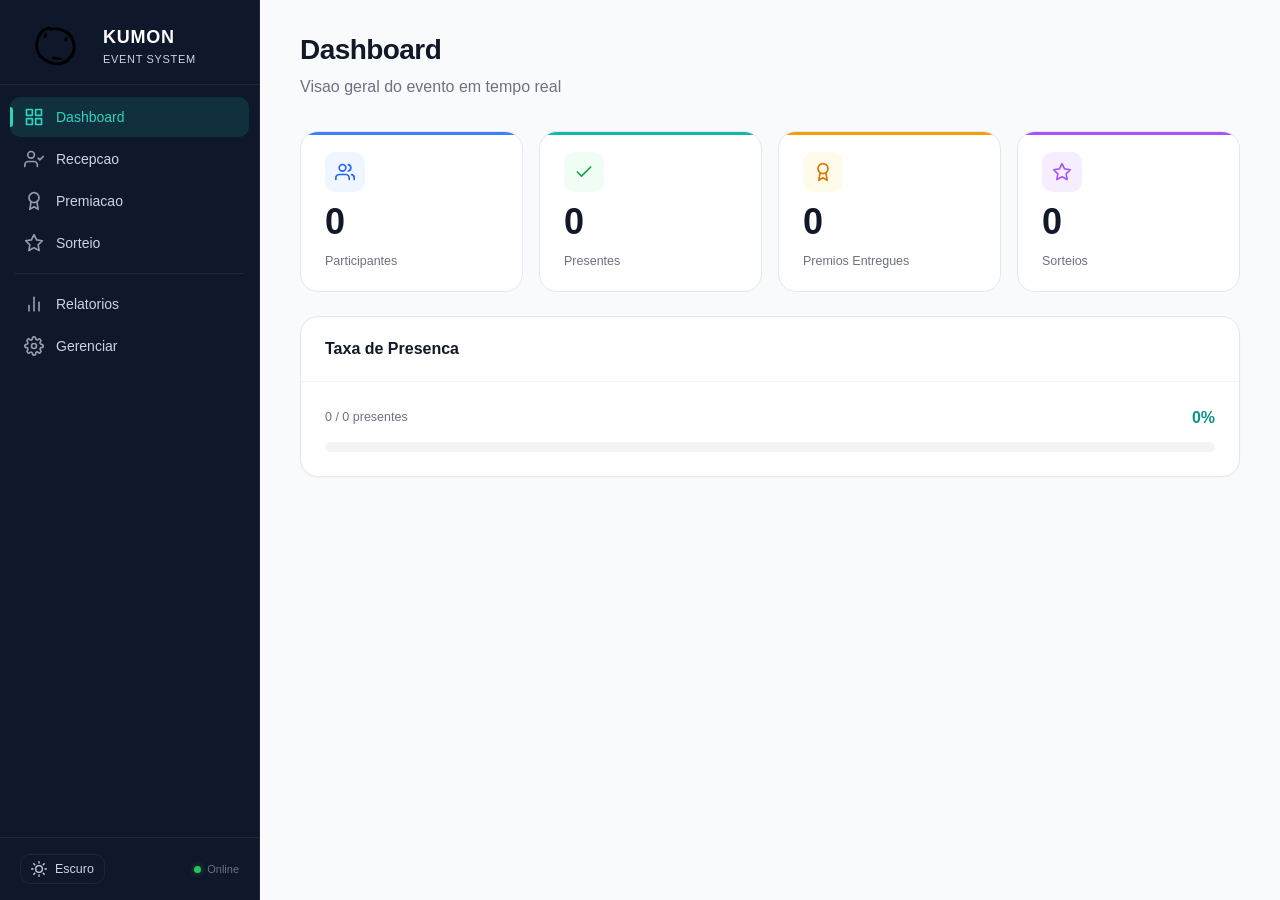
==== commit 517a4747: "Ajustando logo e reorganizando arquivos" ====
--- a/index.html
+++ b/index.html
@@ -7,7 +7,7 @@
   <meta name="apple-mobile-web-app-status-bar-style" content="black-translucent" />
   <meta name="theme-color" content="#0f172a" />
   <title>Sistema de Controle de Eventos — Kumon - 2026</title>
-  <link rel="stylesheet" href="style.css?v=2004" />
+  <link rel="stylesheet" href="style.css?v=2005" />
   <link rel="icon" href="favicon.ico" />
 </head>
 <body>
--- a/style.css
+++ b/style.css
@@ -291,9 +291,9 @@
 }
 
 .sidebar-logo-icon {
-  width: 40px;
+  width: auto;
   height: 40px;
-  border-radius: var(--radius-md);
+  object-fit: contain;
   flex-shrink: 0;
 }
 
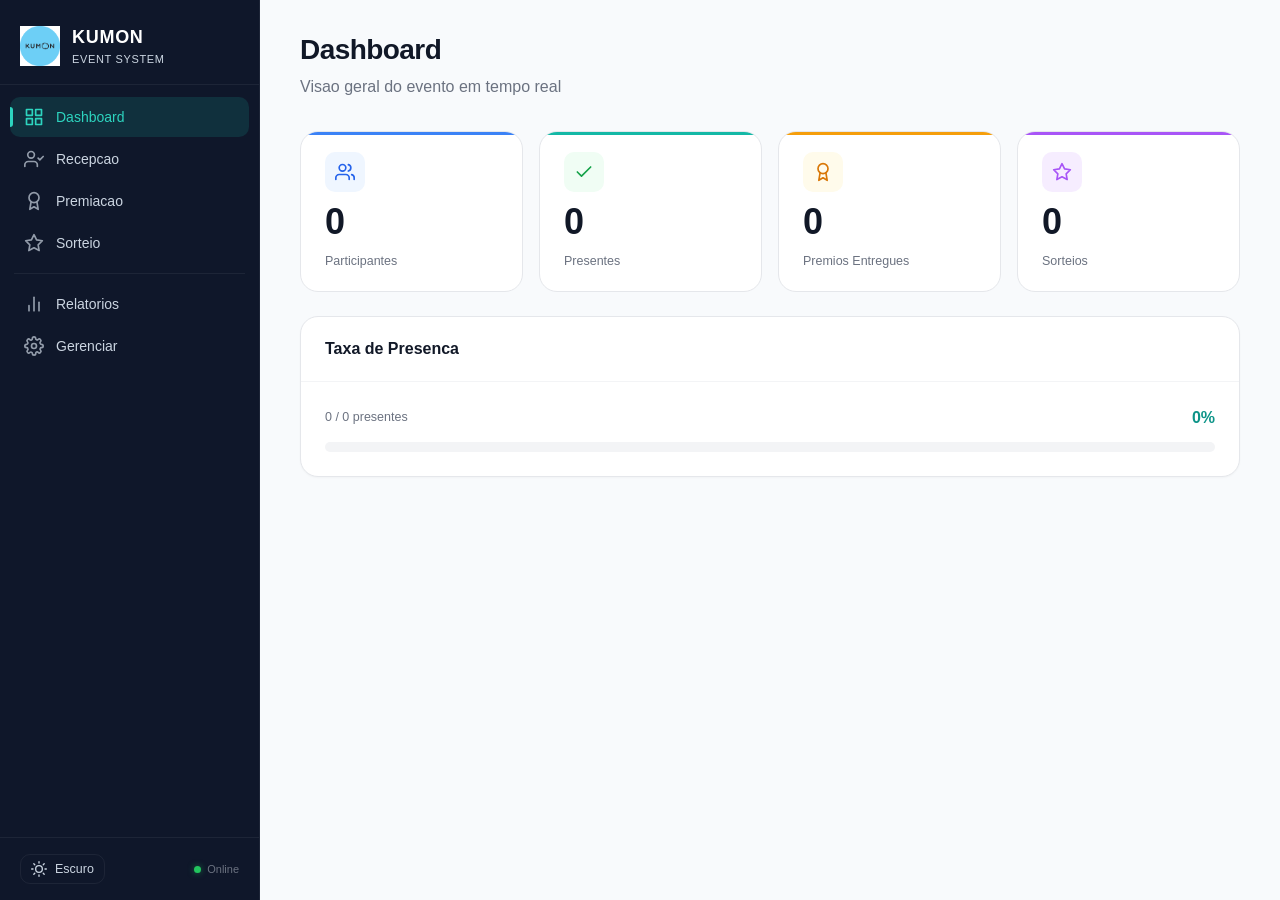
==== commit 35ecc68e: "Ajuste Logo 3" ====
--- a/index.html
+++ b/index.html
@@ -7,7 +7,7 @@
   <meta name="apple-mobile-web-app-status-bar-style" content="black-translucent" />
   <meta name="theme-color" content="#0f172a" />
   <title>Sistema de Controle de Eventos — Kumon - 2026</title>
-  <link rel="stylesheet" href="style.css?v=2005" />
+  <link rel="stylesheet" href="style.css?v=2006" />
   <link rel="icon" href="favicon.ico" />
 </head>
 <body>
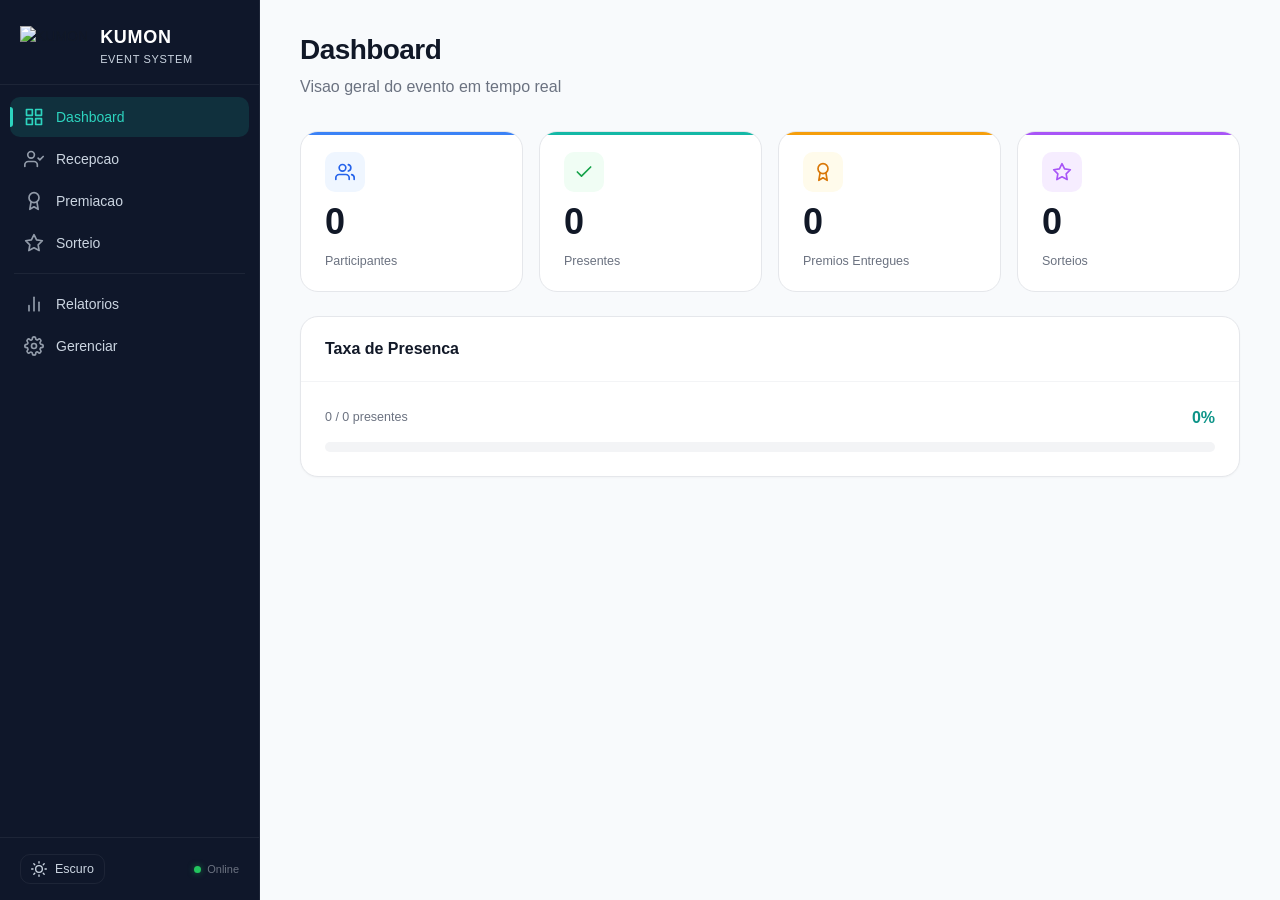
==== commit 8259b54c: "Ajuste Logo 4" ====
--- a/index.html
+++ b/index.html
@@ -7,7 +7,7 @@
   <meta name="apple-mobile-web-app-status-bar-style" content="black-translucent" />
   <meta name="theme-color" content="#0f172a" />
   <title>Sistema de Controle de Eventos — Kumon - 2026</title>
-  <link rel="stylesheet" href="style.css?v=2006" />
+  <link rel="stylesheet" href="style.css?v=2007" />
   <link rel="icon" href="favicon.ico" />
 </head>
 <body>
@@ -26,7 +26,7 @@
   <nav class="sidebar" id="sidebar">
     <div class="sidebar-header">
       <div class="sidebar-logo">
-        <img class="sidebar-logo-icon" src="Kumon-Logo.png" alt="KUMON">
+        <img class="sidebar-logo-icon" src="kumon-logo.png" alt="KUMON">
         <div>
           <div class="sidebar-logo-text">KUMON</div>
           <div class="sidebar-logo-sub">Event System</div>
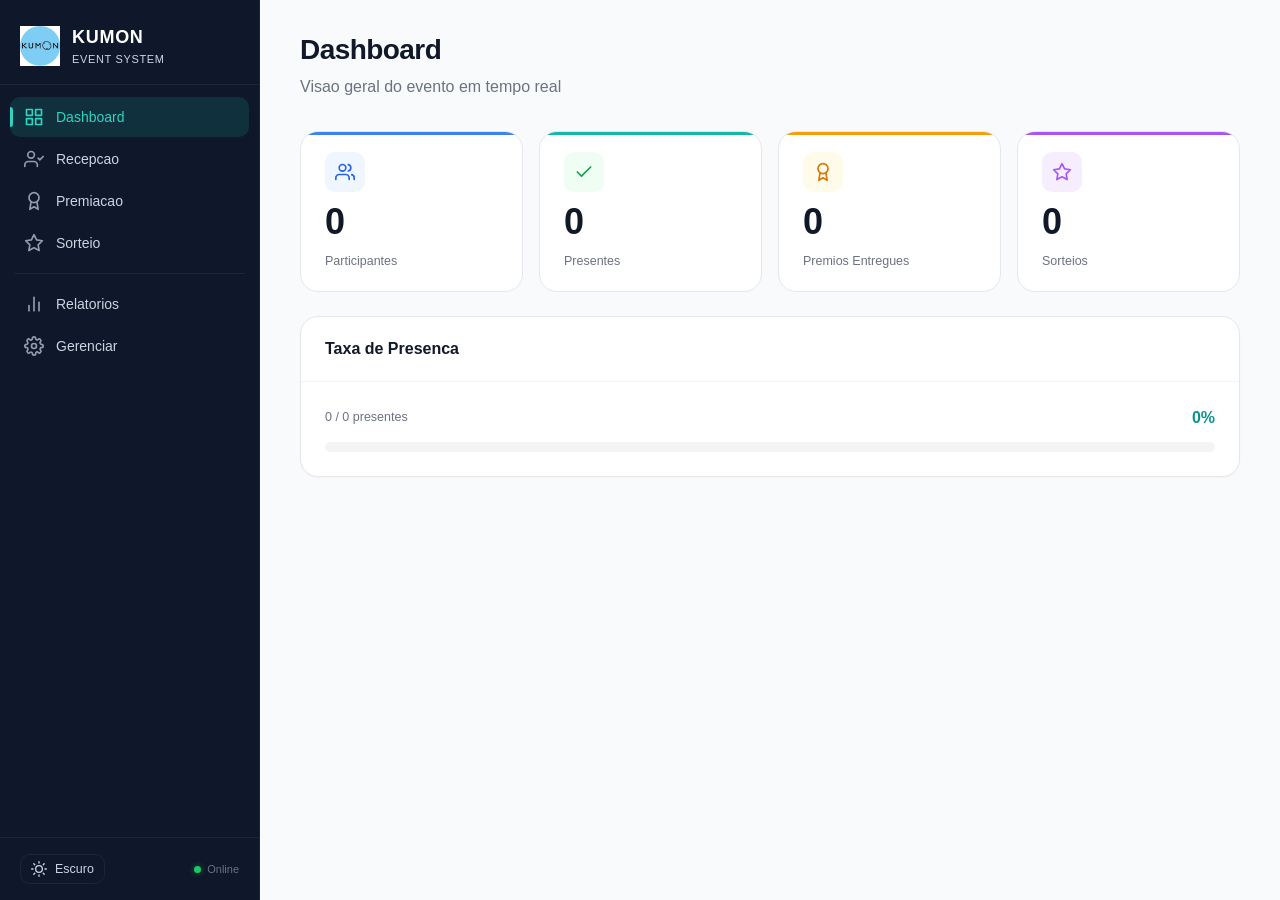
==== commit c94fc31a: "fix: corrigir formato da imagem do logo (JPEG) Co-Authored-By: Claude Opus 4.7 <noreply@anthropic.co" ====
--- a/index.html
+++ b/index.html
@@ -26,7 +26,7 @@
   <nav class="sidebar" id="sidebar">
     <div class="sidebar-header">
       <div class="sidebar-logo">
-        <img class="sidebar-logo-icon" src="kumon-logo.png" alt="KUMON">
+        <img class="sidebar-logo-icon" src="kumon-logo.jpg?v=1" alt="KUMON">
         <div>
           <div class="sidebar-logo-text">KUMON</div>
           <div class="sidebar-logo-sub">Event System</div>
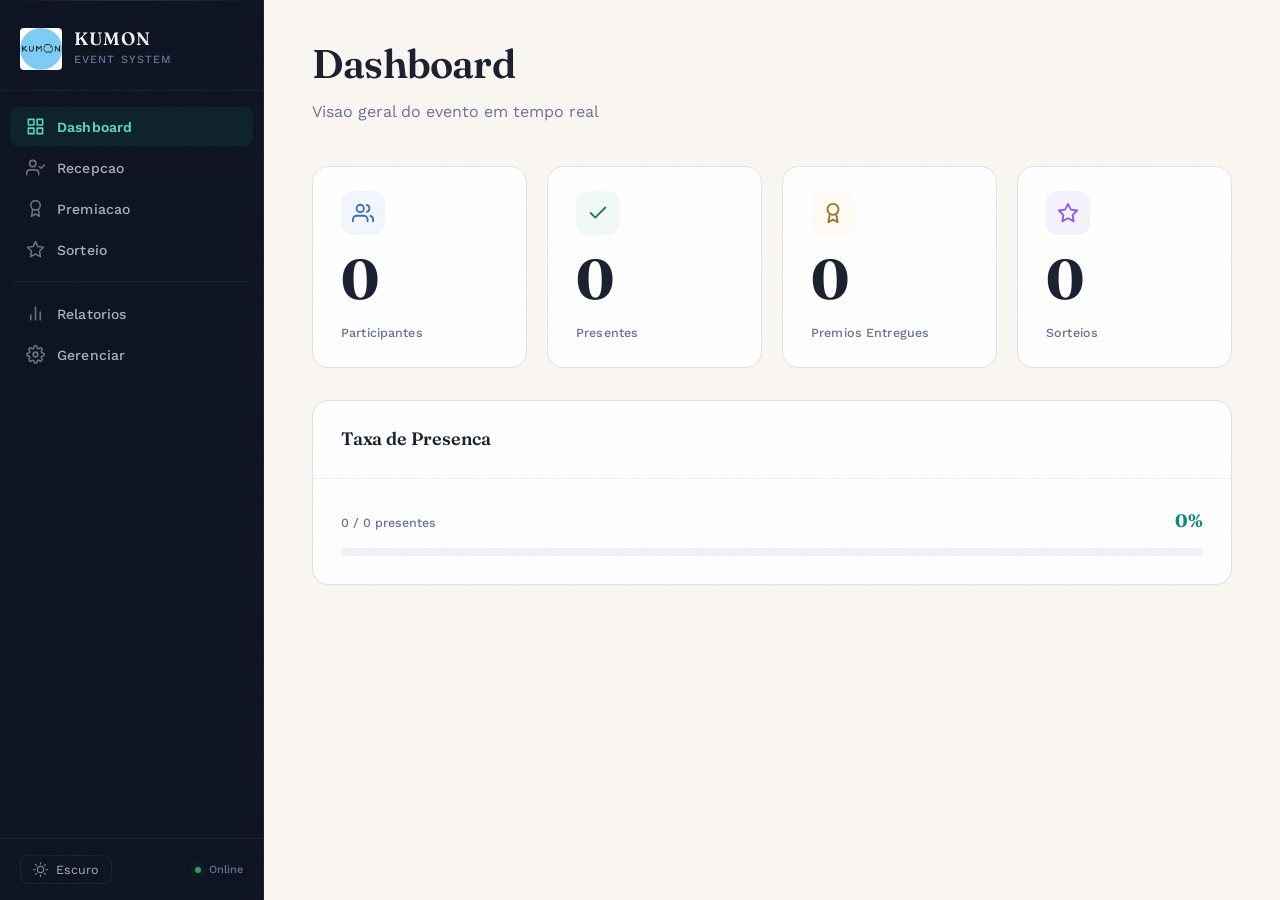
==== commit 238a9f41: "refactor: redesign UI with editorial aesthetic (Fraunces + Work Sans) Warm editorial redesign replac" ====
--- a/index.html
+++ b/index.html
@@ -5,13 +5,17 @@
   <meta name="viewport" content="width=device-width, initial-scale=1.0, viewport-fit=cover" />
   <meta name="apple-mobile-web-app-capable" content="yes" />
   <meta name="apple-mobile-web-app-status-bar-style" content="black-translucent" />
-  <meta name="theme-color" content="#0f172a" />
+  <meta name="theme-color" content="#0a0f1a" />
   <title>Sistema de Controle de Eventos — Kumon - 2026</title>
-  <link rel="stylesheet" href="style.css?v=2007" />
+  <link rel="preconnect" href="https://fonts.googleapis.com" />
+  <link rel="preconnect" href="https://fonts.gstatic.com" crossorigin />
+  <link href="https://fonts.googleapis.com/css2?family=Fraunces:opsz,wght@9..144,400;9..144,500;9..144,600;9..144,700&family=Work+Sans:wght@400;500;600;700&display=swap" rel="stylesheet" />
+  <link rel="stylesheet" href="style.css?v=2008" />
   <link rel="icon" href="favicon.ico" />
 </head>
 <body>
 
+<div class="grain-overlay" aria-hidden="true"></div>
 <div class="app-container">
   <!-- MOBILE TOGGLE -->
   <button class="sidebar-toggle" id="sidebarToggle" aria-label="Abrir menu">
--- a/style.css
+++ b/style.css
@@ -1,126 +1,90 @@
 /* ============================================
-   KUMON EVENT SYSTEM — Modern Design System
+   KUMON EVENT SYSTEM — Warm Editorial Design
    ============================================ */
 
 /* ------------------------------------------
    1. Design Tokens
    ------------------------------------------ */
 :root {
-  /* Palette */
-  --gray-50: #f9fafb;
-  --gray-100: #f3f4f6;
-  --gray-200: #e5e7eb;
-  --gray-300: #d1d5db;
-  --gray-400: #9ca3af;
-  --gray-500: #6b7280;
-  --gray-600: #4b5563;
-  --gray-700: #374151;
-  --gray-800: #1f2937;
-  --gray-900: #111827;
-  --gray-950: #030712;
-
-  --teal-50: #f0fdfc;
-  --teal-100: #ccfbf5;
-  --teal-200: #99f6e4;
-  --teal-300: #5eead4;
-  --teal-400: #2dd4bf;
-  --teal-500: #14b8a6;
-  --teal-600: #0d9488;
-  --teal-700: #0f766e;
-  --teal-800: #115e59;
-  --teal-900: #134e4a;
-
-  --blue-50: #eff6ff;
-  --blue-500: #3b82f6;
-  --blue-600: #2563eb;
-
-  --amber-50: #fffbeb;
-  --amber-100: #fef3c7;
-  --amber-500: #f59e0b;
-  --amber-600: #d97706;
-  --amber-700: #b45309;
-
-  --red-50: #fef2f2;
-  --red-100: #fee2e2;
-  --red-500: #ef4444;
-  --red-600: #dc2626;
-
-  --green-50: #f0fdf4;
-  --green-100: #dcfce7;
-  --green-500: #22c55e;
-  --green-600: #16a34a;
-
-  --purple-500: #a855f7;
-  --pink-500: #ec4899;
-  --cyan-500: #06b6d4;
-
-  /* Semantic tokens — Light */
-  --color-bg: #f8fafc;
-  --color-surface: #ffffff;
-  --color-surface-hover: #f9fafb;
-  --color-text: var(--gray-900);
-  --color-text-secondary: var(--gray-500);
-  --color-text-muted: var(--gray-400);
-  --color-border: var(--gray-200);
-  --color-border-light: var(--gray-100);
-
-  --color-primary: var(--teal-600);
-  --color-primary-hover: var(--teal-700);
-  --color-primary-light: var(--teal-50);
-  --color-primary-text: #ffffff;
-
-  --color-success: var(--green-600);
-  --color-success-bg: var(--green-50);
-  --color-warning: var(--amber-600);
-  --color-warning-bg: var(--amber-50);
-  --color-danger: var(--red-600);
-  --color-danger-bg: var(--red-50);
-  --color-info: var(--blue-600);
-  --color-info-bg: var(--blue-50);
-
-  /* Sidebar */
-  --color-sidebar-bg: #0f172a;
-  --color-sidebar-hover: rgba(255, 255, 255, 0.06);
-  --color-sidebar-active: rgba(20, 184, 166, 0.15);
-  --color-sidebar-text: #cbd5e1;
-  --color-sidebar-text-active: var(--teal-400);
-  --color-sidebar-border: rgba(255, 255, 255, 0.06);
-
-  /* Radius */
-  --radius-sm: 6px;
-  --radius-md: 10px;
-  --radius-lg: 14px;
-  --radius-xl: 18px;
-  --radius-2xl: 24px;
-  --radius-full: 9999px;
-
-  /* Shadows */
-  --shadow-xs: 0 1px 2px rgba(0, 0, 0, 0.03);
-  --shadow-sm: 0 1px 3px rgba(0, 0, 0, 0.04), 0 1px 2px rgba(0, 0, 0, 0.03);
-  --shadow-md: 0 4px 12px rgba(0, 0, 0, 0.05), 0 1px 2px rgba(0, 0, 0, 0.04);
-  --shadow-lg: 0 10px 30px rgba(0, 0, 0, 0.06), 0 2px 6px rgba(0, 0, 0, 0.04);
-  --shadow-xl: 0 20px 50px rgba(0, 0, 0, 0.12);
+  /* Palette — Warm & Refined */
+  --cream-50: #fdfbf7;
+  --cream-100: #faf7f2;
+  --cream-200: #f5efe4;
+  --cream-300: #ede3d3;
+
+  --ink-900: #0c0f16;
+  --ink-800: #1a1f2e;
+  --ink-700: #2a3040;
+  --ink-600: #4a5068;
+  --ink-500: #6b7194;
+  --ink-400: #949bb5;
+  --ink-300: #c0c5d6;
+  --ink-200: #dfe2eb;
+  --ink-100: #eff1f6;
+  --ink-50: #f7f8fb;
+
+  --teal-50: #f0faf8;
+  --teal-100: #d5f4ee;
+  --teal-200: #a8e8db;
+  --teal-300: #6cd4c2;
+  --teal-400: #3dbda7;
+  --teal-500: #0d8a78;
+  --teal-600: #0a7263;
+  --teal-700: #085b50;
+  --teal-800: #06463e;
+  --teal-900: #04332d;
+
+  --vermillion-50: #fef5f3;
+  --vermillion-100: #fde8e4;
+  --vermillion-400: #e8735a;
+  --vermillion-500: #c44536;
+  --vermillion-600: #a3362a;
+
+  --amber-50: #fffcf5;
+  --amber-100: #fef7e6;
+  --amber-400: #e8b84b;
+  --amber-500: #c4902a;
+  --amber-600: #9e7220;
+
+  --green-50: #f2faf6;
+  --green-100: #ddf2e8;
+  --green-500: #2d9e64;
+  --green-600: #1f7d4d;
+
+  --red-50: #fef5f4;
+  --red-100: #fde8e5;
+  --red-500: #e0554a;
+  --red-600: #c43a30;
+
+  --blue-50: #f3f7fd;
+  --blue-500: #4a8ad5;
+  --blue-600: #3670b8;
+
+  --purple-500: #8b5cf0;
 
   /* Typography */
-  --font-sans:
-    "Inter", "SF Pro Display", -apple-system, BlinkMacSystemFont, "Segoe UI",
-    Roboto, "Helvetica Neue", sans-serif;
-  --font-mono:
-    "SF Mono", "JetBrains Mono", ui-monospace, Menlo, Monaco, monospace;
+  --font-display: "Fraunces", "Iowan Old Style", Georgia, "Times New Roman", serif;
+  --font-body: "Work Sans", "SF Pro Display", -apple-system, BlinkMacSystemFont, "Segoe UI", sans-serif;
+  --font-mono: "SF Mono", "JetBrains Mono", ui-monospace, Menlo, Monaco, monospace;
+
   --font-size-xs: 11px;
   --font-size-sm: 12.5px;
-  --font-size-base: 14px;
+  --font-size-base: 14.5px;
   --font-size-lg: 16px;
   --font-size-xl: 18px;
   --font-size-2xl: 22px;
-  --font-size-3xl: 28px;
-  --font-size-4xl: 36px;
+  --font-size-3xl: 30px;
+  --font-size-4xl: 40px;
+  --font-size-5xl: 56px;
+
   --font-weight-normal: 400;
   --font-weight-medium: 500;
   --font-weight-semibold: 600;
   --font-weight-bold: 700;
-  --line-height-tight: 1.25;
-  --line-height-normal: 1.5;
+
+  --line-height-tight: 1.2;
+  --line-height-normal: 1.6;
+  --line-height-relaxed: 1.75;
 
   /* Spacing */
   --space-2: 2px;
@@ -137,59 +101,115 @@
   --space-32: 32px;
   --space-40: 40px;
   --space-48: 48px;
+  --space-56: 56px;
+  --space-64: 64px;
+
+  /* Radius */
+  --radius-sm: 4px;
+  --radius-md: 8px;
+  --radius-lg: 12px;
+  --radius-xl: 16px;
+  --radius-2xl: 24px;
+  --radius-full: 9999px;
+
+  /* Shadows — refined, layered */
+  --shadow-xs: 0 1px 2px rgba(12, 15, 22, 0.03);
+  --shadow-sm: 0 1px 3px rgba(12, 15, 22, 0.04), 0 1px 2px rgba(12, 15, 22, 0.03);
+  --shadow-md: 0 4px 16px rgba(12, 15, 22, 0.05), 0 1px 3px rgba(12, 15, 22, 0.04);
+  --shadow-lg: 0 8px 32px rgba(12, 15, 22, 0.07), 0 2px 6px rgba(12, 15, 22, 0.04);
+  --shadow-xl: 0 16px 48px rgba(12, 15, 22, 0.10);
 
   /* Transitions */
   --ease-out: cubic-bezier(0.16, 1, 0.3, 1);
   --ease-in-out: cubic-bezier(0.4, 0, 0.2, 1);
+  --ease-spring: cubic-bezier(0.34, 1.56, 0.64, 1);
   --duration-fast: 150ms;
-  --duration-normal: 250ms;
-  --duration-slow: 400ms;
-
-  /* Glass */
-  --glass-bg: rgba(255, 255, 255, 0.72);
-  --glass-border: rgba(255, 255, 255, 0.5);
-  --glass-blur: 16px;
+  --duration-normal: 300ms;
+  --duration-slow: 500ms;
+  --duration-glacial: 800ms;
+
+  /* Semantic tokens — Light */
+  --color-bg: var(--cream-100);
+  --color-bg-alt: var(--cream-50);
+  --color-surface: #ffffff;
+  --color-surface-hover: var(--cream-50);
+  --color-text: var(--ink-900);
+  --color-text-secondary: var(--ink-500);
+  --color-text-muted: var(--ink-400);
+  --color-text-heading: var(--ink-800);
+  --color-border: var(--ink-200);
+  --color-border-light: var(--ink-100);
+
+  --color-primary: var(--teal-500);
+  --color-primary-hover: var(--teal-600);
+  --color-primary-light: var(--teal-50);
+  --color-primary-text: #ffffff;
+
+  --color-accent: var(--vermillion-500);
+  --color-accent-hover: var(--vermillion-600);
+  --color-accent-light: var(--vermillion-50);
+
+  --color-success: var(--green-600);
+  --color-success-bg: var(--green-50);
+  --color-warning: var(--amber-600);
+  --color-warning-bg: var(--amber-50);
+  --color-danger: var(--red-600);
+  --color-danger-bg: var(--red-50);
+  --color-info: var(--blue-600);
+  --color-info-bg: var(--blue-50);
+
+  /* Sidebar */
+  --color-sidebar-bg: #0c1220;
+  --color-sidebar-hover: rgba(255, 255, 255, 0.05);
+  --color-sidebar-active: rgba(13, 138, 120, 0.12);
+  --color-sidebar-text: #a8afc2;
+  --color-sidebar-text-active: #5cd4c0;
+  --color-sidebar-border: rgba(255, 255, 255, 0.06);
+  --color-sidebar-heading: #6b7194;
 }
 
 /* Dark theme */
 [data-theme="dark"] {
-  --color-bg: #0f172a;
-  --color-surface: #1e293b;
-  --color-surface-hover: #263348;
-  --color-text: #f1f5f9;
-  --color-text-secondary: #94a3b8;
-  --color-text-muted: #64748b;
-  --color-border: #334155;
-  --color-border-light: #1e293b;
-
-  --color-primary: var(--teal-400);
-  --color-primary-hover: var(--teal-300);
-  --color-primary-light: rgba(20, 184, 166, 0.12);
-  --color-primary-text: #0f172a;
-
-  --color-success: #4ade80;
-  --color-success-bg: rgba(34, 197, 94, 0.12);
-  --color-warning: #fbbf24;
-  --color-warning-bg: rgba(245, 158, 11, 0.12);
-  --color-danger: #f87171;
-  --color-danger-bg: rgba(239, 68, 68, 0.12);
-  --color-info: #60a5fa;
-  --color-info-bg: rgba(59, 130, 246, 0.12);
-
-  --color-sidebar-bg: #020617;
+  --color-bg: #080c16;
+  --color-bg-alt: #0c1020;
+  --color-surface: #121828;
+  --color-surface-hover: #1a2032;
+  --color-text: #e8eaf0;
+  --color-text-secondary: #949bb5;
+  --color-text-muted: #6b7194;
+  --color-text-heading: #f0f1f5;
+  --color-border: #222a3a;
+  --color-border-light: #1a2030;
+
+  --color-primary: #4dd4be;
+  --color-primary-hover: #6cd4c2;
+  --color-primary-light: rgba(13, 138, 120, 0.12);
+  --color-primary-text: #0c1220;
+
+  --color-accent: #e8735a;
+  --color-accent-hover: #f09076;
+  --color-accent-light: rgba(196, 69, 54, 0.12);
+
+  --color-success: #3dbd8e;
+  --color-success-bg: rgba(45, 158, 100, 0.10);
+  --color-warning: #e8b84b;
+  --color-warning-bg: rgba(196, 144, 42, 0.10);
+  --color-danger: #e8736e;
+  --color-danger-bg: rgba(196, 58, 48, 0.10);
+  --color-info: #6a9ed8;
+  --color-info-bg: rgba(74, 138, 213, 0.10);
+
+  --color-sidebar-bg: #060910;
   --color-sidebar-hover: rgba(255, 255, 255, 0.04);
-  --color-sidebar-active: rgba(20, 184, 166, 0.12);
-  --color-sidebar-text: #94a3b8;
+  --color-sidebar-active: rgba(77, 212, 190, 0.10);
+  --color-sidebar-text: #7b839c;
   --color-sidebar-border: rgba(255, 255, 255, 0.04);
 
-  --shadow-xs: 0 1px 2px rgba(0, 0, 0, 0.2);
-  --shadow-sm: 0 1px 3px rgba(0, 0, 0, 0.25);
-  --shadow-md: 0 4px 12px rgba(0, 0, 0, 0.3);
-  --shadow-lg: 0 10px 30px rgba(0, 0, 0, 0.4);
-  --shadow-xl: 0 20px 50px rgba(0, 0, 0, 0.5);
-
-  --glass-bg: rgba(30, 41, 59, 0.72);
-  --glass-border: rgba(255, 255, 255, 0.08);
+  --shadow-xs: 0 1px 2px rgba(0, 0, 0, 0.25);
+  --shadow-sm: 0 1px 3px rgba(0, 0, 0, 0.30);
+  --shadow-md: 0 4px 16px rgba(0, 0, 0, 0.35);
+  --shadow-lg: 0 8px 32px rgba(0, 0, 0, 0.40);
+  --shadow-xl: 0 16px 48px rgba(0, 0, 0, 0.50);
 }
 
 /* ------------------------------------------
@@ -205,7 +225,7 @@
 
 html {
   font-size: var(--font-size-base);
-  font-family: var(--font-sans);
+  font-family: var(--font-body);
   line-height: var(--line-height-normal);
   color: var(--color-text);
   background: var(--color-bg);
@@ -219,7 +239,23 @@
 
 body {
   min-height: 100vh;
-  min-height: 100dvh; /* iOS Safari dynamic viewport */
+  min-height: 100dvh;
+}
+
+/* Grain texture overlay */
+.grain-overlay {
+  position: fixed;
+  inset: 0;
+  z-index: 9999;
+  pointer-events: none;
+  opacity: 0.035;
+  background-image: url("data:image/svg+xml,%3Csvg viewBox='0 0 256 256' xmlns='http://www.w3.org/2000/svg'%3E%3Cfilter id='grain'%3E%3CfeTurbulence type='fractalNoise' baseFrequency='0.65' numOctaves='3' stitchTiles='stitch'/%3E%3C/filter%3E%3Crect width='100%25' height='100%25' filter='url(%23grain)'/%3E%3C/svg%3E");
+  background-repeat: repeat;
+  background-size: 200px 200px;
+}
+
+[data-theme="dark"] .grain-overlay {
+  opacity: 0.05;
 }
 
 /* Improve touch scrolling */
@@ -232,27 +268,44 @@
 a {
   color: var(--color-primary);
   text-decoration: none;
+  transition: color var(--duration-fast) var(--ease-out);
 }
 a:hover {
   color: var(--color-primary-hover);
 }
 
-/* ------------------------------------------
-   3. Scrollbar Custom
+/* Selection styling */
+::selection {
+  background: var(--teal-100);
+  color: var(--teal-800);
+}
+[data-theme="dark"] ::selection {
+  background: rgba(77, 212, 190, 0.25);
+  color: #e8eaf0;
+}
+
+/* ------------------------------------------
+   3. Scrollbar — refined
    ------------------------------------------ */
 ::-webkit-scrollbar {
-  width: 6px;
-  height: 6px;
+  width: 5px;
+  height: 5px;
 }
 ::-webkit-scrollbar-track {
   background: transparent;
 }
 ::-webkit-scrollbar-thumb {
-  background: var(--color-border);
+  background: var(--ink-300);
   border-radius: var(--radius-full);
 }
 ::-webkit-scrollbar-thumb:hover {
-  background: var(--gray-400);
+  background: var(--ink-400);
+}
+[data-theme="dark"] ::-webkit-scrollbar-thumb {
+  background: var(--ink-700);
+}
+[data-theme="dark"] ::-webkit-scrollbar-thumb:hover {
+  background: var(--ink-600);
 }
 
 /* ------------------------------------------
@@ -261,26 +314,40 @@
 .app-container {
   display: flex;
   height: 100vh;
-  height: 100dvh; /* iOS Safari dynamic viewport */
+  height: 100dvh;
   overflow: hidden;
-}
-
-/* ------------------------------------------
-   5. Sidebar
+  position: relative;
+}
+
+/* ------------------------------------------
+   5. Sidebar — Editorial Dark
    ------------------------------------------ */
 .sidebar {
-  width: 260px;
-  min-width: 260px;
+  width: 264px;
+  min-width: 264px;
   background: var(--color-sidebar-bg);
   display: flex;
   flex-direction: column;
   border-right: 1px solid var(--color-sidebar-border);
   transition: transform var(--duration-slow) var(--ease-out);
   z-index: 100;
+  position: relative;
+}
+
+/* Subtle inner glow at top of sidebar */
+.sidebar::before {
+  content: "";
+  position: absolute;
+  top: 0;
+  left: 0;
+  right: 0;
+  height: 1px;
+  background: linear-gradient(90deg, transparent, rgba(93, 212, 192, 0.3), transparent);
+  opacity: 0.6;
 }
 
 .sidebar-header {
-  padding: var(--space-24) var(--space-20) var(--space-16);
+  padding: var(--space-28) var(--space-20) var(--space-20);
   border-bottom: 1px solid var(--color-sidebar-border);
 }
 
@@ -292,30 +359,34 @@
 
 .sidebar-logo-icon {
   width: auto;
-  height: 40px;
+  height: 42px;
   object-fit: contain;
   flex-shrink: 0;
+  border-radius: var(--radius-sm);
 }
 
 .sidebar-logo-text {
+  font-family: var(--font-display);
   font-size: var(--font-size-xl);
-  font-weight: var(--font-weight-bold);
-  color: #fff;
-  letter-spacing: 0.04em;
+  font-weight: var(--font-weight-semibold);
+  color: #f0f1f5;
+  letter-spacing: 0.05em;
+  line-height: 1.1;
 }
 
 .sidebar-logo-sub {
   font-size: var(--font-size-xs);
-  color: var(--color-sidebar-text);
-  font-weight: var(--font-weight-normal);
-  letter-spacing: 0.06em;
+  color: var(--color-sidebar-heading);
+  font-weight: var(--font-weight-medium);
+  letter-spacing: 0.10em;
   text-transform: uppercase;
+  margin-top: var(--space-2);
 }
 
 .sidebar-nav {
   flex: 1;
   overflow-y: auto;
-  padding: var(--space-12) var(--space-10);
+  padding: var(--space-16) var(--space-10);
   display: flex;
   flex-direction: column;
   gap: var(--space-2);
@@ -326,48 +397,41 @@
   align-items: center;
   gap: var(--space-12);
   width: 100%;
-  padding: var(--space-10) var(--space-14);
+  padding: var(--space-10) var(--space-16);
   border: none;
   border-radius: var(--radius-md);
   background: transparent;
   color: var(--color-sidebar-text);
-  font-size: var(--font-size-base);
-  font-family: var(--font-sans);
+  font-size: 14px;
+  font-family: var(--font-body);
   font-weight: var(--font-weight-medium);
   cursor: pointer;
   text-align: left;
   transition: all var(--duration-fast) var(--ease-out);
   position: relative;
+  letter-spacing: 0.01em;
 }
 
 .nav-btn:hover {
   background: var(--color-sidebar-hover);
-  color: #e2e8f0;
+  color: #d8dce6;
 }
 
 .nav-btn.active {
   background: var(--color-sidebar-active);
   color: var(--color-sidebar-text-active);
-}
-
-.nav-btn.active::before {
-  content: "";
-  position: absolute;
-  left: 0;
-  top: 10px;
-  bottom: 10px;
-  width: 3px;
-  background: var(--teal-400);
-  border-radius: 0 var(--radius-full) var(--radius-full) 0;
+  font-weight: var(--font-weight-semibold);
 }
 
 .nav-btn svg {
-  width: 20px;
-  height: 20px;
+  width: 19px;
+  height: 19px;
   flex-shrink: 0;
-  opacity: 0.7;
-}
-
+  opacity: 0.6;
+  transition: opacity var(--duration-fast) var(--ease-out);
+}
+
+.nav-btn:hover svg,
 .nav-btn.active svg {
   opacity: 1;
 }
@@ -375,16 +439,7 @@
 .nav-divider {
   height: 1px;
   background: var(--color-sidebar-border);
-  margin: var(--space-8) var(--space-4);
-}
-
-.nav-section-label {
-  padding: var(--space-8) var(--space-14);
-  font-size: var(--font-size-xs);
-  color: var(--gray-500);
-  text-transform: uppercase;
-  letter-spacing: 0.08em;
-  font-weight: var(--font-weight-semibold);
+  margin: var(--space-10) var(--space-4);
 }
 
 .sidebar-footer {
@@ -399,40 +454,49 @@
   display: flex;
   align-items: center;
   gap: var(--space-8);
-  padding: var(--space-6) var(--space-10);
+  padding: var(--space-6) var(--space-12);
   border: 1px solid var(--color-sidebar-border);
   border-radius: var(--radius-md);
   background: transparent;
   color: var(--color-sidebar-text);
   font-size: var(--font-size-sm);
-  font-family: var(--font-sans);
+  font-family: var(--font-body);
   cursor: pointer;
   transition: all var(--duration-fast) var(--ease-out);
 }
 
 .theme-toggle:hover {
   background: var(--color-sidebar-hover);
+  color: #d8dce6;
 }
 
 .theme-toggle svg {
-  width: 16px;
-  height: 16px;
+  width: 15px;
+  height: 15px;
+  opacity: 0.7;
 }
 
 .sidebar-status {
   display: flex;
   align-items: center;
-  gap: var(--space-6);
+  gap: var(--space-8);
   font-size: var(--font-size-xs);
-  color: var(--gray-500);
+  color: var(--color-sidebar-heading);
+  font-weight: var(--font-weight-medium);
 }
 
 .status-dot {
-  width: 7px;
-  height: 7px;
+  width: 6px;
+  height: 6px;
   border-radius: var(--radius-full);
   background: var(--green-500);
-  box-shadow: 0 0 6px rgba(34, 197, 94, 0.5);
+  box-shadow: 0 0 8px rgba(45, 158, 100, 0.5);
+  animation: pulse-dot 3s ease-in-out infinite;
+}
+
+@keyframes pulse-dot {
+  0%, 100% { opacity: 1; }
+  50% { opacity: 0.5; }
 }
 
 /* Collapsed sidebar */
@@ -448,8 +512,8 @@
   top: var(--space-16);
   left: var(--space-16);
   z-index: 200;
-  width: 40px;
-  height: 40px;
+  width: 42px;
+  height: 42px;
   border-radius: var(--radius-md);
   border: 1px solid var(--color-border);
   background: var(--color-surface);
@@ -457,7 +521,13 @@
   align-items: center;
   justify-content: center;
   color: var(--color-text);
-  box-shadow: var(--shadow-sm);
+  box-shadow: var(--shadow-md);
+  transition: all var(--duration-fast) var(--ease-out);
+}
+
+.sidebar-toggle:hover {
+  border-color: var(--color-primary);
+  color: var(--color-primary);
 }
 
 /* ------------------------------------------
@@ -468,11 +538,12 @@
   overflow-y: auto;
   overflow-x: hidden;
   background: var(--color-bg);
+  position: relative;
 }
 
 .page {
   display: none;
-  padding: var(--space-32) var(--space-40);
+  padding: var(--space-40) var(--space-48);
   animation: fadeSlideIn var(--duration-normal) var(--ease-out);
 }
 
@@ -481,21 +552,26 @@
 }
 
 .page-header {
-  margin-bottom: var(--space-32);
+  margin-bottom: var(--space-40);
 }
 
 .page-header h1 {
-  font-size: var(--font-size-3xl);
-  font-weight: var(--font-weight-bold);
-  color: var(--color-text);
+  font-family: var(--font-display);
+  font-size: var(--font-size-4xl);
+  font-weight: var(--font-weight-semibold);
+  color: var(--color-text-heading);
   letter-spacing: -0.02em;
   line-height: var(--line-height-tight);
 }
 
 .page-header p {
-  margin-top: var(--space-8);
+  margin-top: var(--space-10);
   color: var(--color-text-secondary);
   font-size: var(--font-size-lg);
+  font-family: var(--font-body);
+  font-weight: var(--font-weight-normal);
+  line-height: var(--line-height-relaxed);
+  max-width: 520px;
 }
 
 .page-content {
@@ -503,15 +579,17 @@
 }
 
 /* ------------------------------------------
-   7. Cards
+   7. Cards — Editorial
    ------------------------------------------ */
 .card {
   background: var(--color-surface);
   border: 1px solid var(--color-border);
   border-radius: var(--radius-xl);
   box-shadow: var(--shadow-xs);
-  margin-bottom: var(--space-20);
-  transition: box-shadow var(--duration-normal) var(--ease-out);
+  margin-bottom: var(--space-24);
+  transition: box-shadow var(--duration-normal) var(--ease-out),
+              border-color var(--duration-normal) var(--ease-out);
+  overflow: hidden;
 }
 
 .card:hover {
@@ -519,7 +597,7 @@
 }
 
 .card__header {
-  padding: var(--space-20) var(--space-24);
+  padding: var(--space-24) var(--space-28);
   border-bottom: 1px solid var(--color-border-light);
   display: flex;
   align-items: center;
@@ -527,120 +605,123 @@
 }
 
 .card__header h2 {
-  font-size: var(--font-size-lg);
+  font-family: var(--font-display);
+  font-size: var(--font-size-xl);
   font-weight: var(--font-weight-semibold);
-  color: var(--color-text);
+  color: var(--color-text-heading);
+  letter-spacing: -0.01em;
 }
 
 .card__body {
-  padding: var(--space-24);
-}
-
-/* ------------------------------------------
-   8. Stats Grid (Dashboard)
+  padding: var(--space-28);
+}
+
+/* ------------------------------------------
+   8. Stats Grid — Editorial
    ------------------------------------------ */
 .stats-grid {
   display: grid;
   grid-template-columns: repeat(4, 1fr);
-  gap: var(--space-16);
-  margin-bottom: var(--space-24);
+  gap: var(--space-20);
+  margin-bottom: var(--space-32);
 }
 
 .stat-card {
   background: var(--color-surface);
   border: 1px solid var(--color-border);
   border-radius: var(--radius-xl);
-  padding: var(--space-20) var(--space-24);
+  padding: var(--space-24) var(--space-28);
   display: flex;
   flex-direction: column;
-  gap: var(--space-12);
+  gap: var(--space-16);
   transition: all var(--duration-normal) var(--ease-out);
   position: relative;
   overflow: hidden;
 }
 
+.stat-card:hover {
+  box-shadow: var(--shadow-md);
+  transform: translateY(-2px);
+  border-color: var(--ink-300);
+}
+
+.stat-card-icon {
+  width: 44px;
+  height: 44px;
+  border-radius: var(--radius-lg);
+  display: flex;
+  align-items: center;
+  justify-content: center;
+  flex-shrink: 0;
+}
+
+.stat-card:nth-child(1) .stat-card-icon {
+  background: var(--color-info-bg);
+  color: var(--color-info);
+}
+.stat-card:nth-child(2) .stat-card-icon {
+  background: var(--color-success-bg);
+  color: var(--color-success);
+}
+.stat-card:nth-child(3) .stat-card-icon {
+  background: var(--color-warning-bg);
+  color: var(--color-warning);
+}
+.stat-card:nth-child(4) .stat-card-icon {
+  background: rgba(139, 92, 240, 0.08);
+  color: var(--purple-500);
+}
+
+.stat-card-icon svg {
+  width: 22px;
+  height: 22px;
+}
+
+.stat-value {
+  font-family: var(--font-display);
+  font-size: var(--font-size-5xl);
+  font-weight: var(--font-weight-bold);
+  color: var(--color-text-heading);
+  line-height: 1;
+  letter-spacing: -0.03em;
+  font-variant-numeric: tabular-nums;
+}
+
+.stat-label {
+  font-size: var(--font-size-sm);
+  color: var(--color-text-secondary);
+  font-weight: var(--font-weight-medium);
+  font-family: var(--font-body);
+  letter-spacing: 0.01em;
+}
+
+/* Top accent line on stat cards */
 .stat-card::before {
   content: "";
   position: absolute;
   top: 0;
-  left: 0;
-  right: 0;
-  height: 3px;
-}
-
-.stat-card:nth-child(1)::before {
-  background: var(--blue-500);
-}
-.stat-card:nth-child(2)::before {
-  background: var(--teal-500);
-}
-.stat-card:nth-child(3)::before {
-  background: var(--amber-500);
-}
-.stat-card:nth-child(4)::before {
-  background: var(--purple-500);
-}
-
-.stat-card:hover {
-  box-shadow: var(--shadow-md);
-  transform: translateY(-2px);
-}
-
-.stat-card-icon {
-  width: 40px;
-  height: 40px;
-  border-radius: var(--radius-md);
-  display: flex;
-  align-items: center;
-  justify-content: center;
-  flex-shrink: 0;
-}
-
-.stat-card:nth-child(1) .stat-card-icon {
-  background: var(--color-info-bg);
-  color: var(--color-info);
-}
-.stat-card:nth-child(2) .stat-card-icon {
-  background: var(--color-success-bg);
-  color: var(--color-success);
-}
-.stat-card:nth-child(3) .stat-card-icon {
-  background: var(--color-warning-bg);
-  color: var(--color-warning);
-}
-.stat-card:nth-child(4) .stat-card-icon {
-  background: rgba(168, 85, 247, 0.1);
-  color: var(--purple-500);
-}
-
-.stat-card-icon svg {
-  width: 20px;
-  height: 20px;
-}
-
-.stat-value {
-  font-size: var(--font-size-4xl);
-  font-weight: var(--font-weight-bold);
-  color: var(--color-text);
-  line-height: 1;
-  letter-spacing: -0.03em;
-}
-
-.stat-label {
-  font-size: var(--font-size-sm);
-  color: var(--color-text-secondary);
-  font-weight: var(--font-weight-medium);
+  left: 12px;
+  right: 12px;
+  height: 2px;
+  border-radius: 0 0 var(--radius-full) var(--radius-full);
+  opacity: 0;
+  transition: opacity var(--duration-normal) var(--ease-out);
+}
+
+.stat-card:nth-child(1)::before { background: var(--color-info); }
+.stat-card:nth-child(2)::before { background: var(--color-success); }
+.stat-card:nth-child(3)::before { background: var(--color-warning); }
+.stat-card:nth-child(4)::before { background: var(--purple-500); }
+
+.stat-card:hover::before {
+  opacity: 1;
 }
 
 /* Progress bar */
-.progress-card {
-  grid-column: 1 / -1;
-}
-
 .progress-bar-wrap {
   background: var(--color-border-light);
   border-radius: var(--radius-full);
-  height: 10px;
+  height: 8px;
   overflow: hidden;
   margin-top: var(--space-12);
 }
@@ -656,54 +737,53 @@
 .progress-bar-fill::after {
   content: "";
   position: absolute;
-  top: 0;
-  left: 0;
-  right: 0;
-  bottom: 0;
+  inset: 0;
   background: linear-gradient(
     90deg,
     transparent,
-    rgba(255, 255, 255, 0.3),
+    rgba(255, 255, 255, 0.25),
     transparent
   );
-  animation: shimmer 2s infinite;
+  animation: shimmer 2.5s infinite;
 }
 
 .progress-label {
   display: flex;
   justify-content: space-between;
-  align-items: center;
+  align-items: baseline;
   margin-bottom: var(--space-8);
   font-size: var(--font-size-sm);
   color: var(--color-text-secondary);
+  font-weight: var(--font-weight-medium);
 }
 
 .progress-percent {
+  font-family: var(--font-display);
   font-weight: var(--font-weight-bold);
   color: var(--color-primary);
-  font-size: var(--font-size-lg);
-}
-
-/* ------------------------------------------
-   9. Buttons
+  font-size: var(--font-size-xl);
+}
+
+/* ------------------------------------------
+   9. Buttons — Refined
    ------------------------------------------ */
 .btn {
   display: inline-flex;
   align-items: center;
   justify-content: center;
   gap: var(--space-8);
-  padding: var(--space-10) var(--space-20);
+  padding: var(--space-10) var(--space-22);
   border: none;
   border-radius: var(--radius-md);
-  font-size: var(--font-size-base);
-  font-family: var(--font-sans);
-  font-weight: var(--font-weight-medium);
+  font-size: 14px;
+  font-family: var(--font-body);
+  font-weight: var(--font-weight-semibold);
   cursor: pointer;
   transition: all var(--duration-fast) var(--ease-out);
   line-height: 1.4;
   white-space: nowrap;
   position: relative;
-  overflow: hidden;
+  letter-spacing: 0.01em;
 }
 
 .btn:active {
@@ -713,11 +793,12 @@
 .btn--primary {
   background: var(--color-primary);
   color: var(--color-primary-text);
-  box-shadow: 0 1px 3px rgba(20, 184, 166, 0.3);
+  box-shadow: 0 2px 8px rgba(13, 138, 120, 0.2);
 }
 .btn--primary:hover {
   background: var(--color-primary-hover);
-  box-shadow: 0 2px 8px rgba(20, 184, 166, 0.3);
+  box-shadow: 0 4px 16px rgba(13, 138, 120, 0.3);
+  transform: translateY(-1px);
 }
 
 .btn--secondary {
@@ -742,17 +823,21 @@
 .btn--success {
   background: var(--color-success);
   color: #fff;
+  box-shadow: 0 2px 8px rgba(31, 125, 77, 0.2);
 }
 .btn--success:hover {
-  background: var(--green-500);
+  box-shadow: 0 4px 16px rgba(31, 125, 77, 0.3);
+  transform: translateY(-1px);
 }
 
 .btn--danger {
   background: var(--color-danger);
   color: #fff;
+  box-shadow: 0 2px 8px rgba(196, 58, 48, 0.2);
 }
 .btn--danger:hover {
-  background: var(--red-500);
+  box-shadow: 0 4px 16px rgba(196, 58, 48, 0.3);
+  transform: translateY(-1px);
 }
 
 .btn--sm {
@@ -761,14 +846,15 @@
   border-radius: var(--radius-sm);
 }
 .btn--lg {
-  padding: var(--space-14) var(--space-28);
+  padding: var(--space-14) var(--space-32);
   font-size: var(--font-size-lg);
   border-radius: var(--radius-lg);
+  font-weight: var(--font-weight-bold);
 }
 
 .btn--icon {
-  width: 36px;
-  height: 36px;
+  width: 38px;
+  height: 38px;
   padding: 0;
   border-radius: var(--radius-md);
 }
@@ -782,54 +868,59 @@
 }
 
 .btn:disabled {
-  opacity: 0.5;
+  opacity: 0.45;
   cursor: not-allowed;
   pointer-events: none;
-}
-
-/* ------------------------------------------
-   10. Form Controls
+  filter: grayscale(0.3);
+}
+
+/* ------------------------------------------
+   10. Form Controls — Refined
    ------------------------------------------ */
 .form-group {
-  margin-bottom: var(--space-16);
+  margin-bottom: var(--space-18);
 }
 
 .form-label {
   display: block;
   margin-bottom: var(--space-6);
   font-size: var(--font-size-sm);
-  font-weight: var(--font-weight-medium);
+  font-family: var(--font-body);
+  font-weight: var(--font-weight-semibold);
   color: var(--color-text-secondary);
+  letter-spacing: 0.02em;
 }
 
 .form-control {
   width: 100%;
-  padding: var(--space-10) var(--space-14);
+  padding: var(--space-12) var(--space-16);
   font-size: var(--font-size-base);
-  font-family: var(--font-sans);
+  font-family: var(--font-body);
   color: var(--color-text);
   background: var(--color-surface);
   border: 1.5px solid var(--color-border);
   border-radius: var(--radius-md);
   transition: all var(--duration-fast) var(--ease-out);
+  letter-spacing: 0.01em;
 }
 
 .form-control:focus {
   outline: none;
   border-color: var(--color-primary);
-  box-shadow: 0 0 0 3px rgba(20, 184, 166, 0.12);
+  box-shadow: 0 0 0 3px rgba(13, 138, 120, 0.10);
 }
 
 .form-control::placeholder {
   color: var(--color-text-muted);
+  font-weight: var(--font-weight-normal);
 }
 
 select.form-control {
   appearance: none;
-  background-image: url("data:image/svg+xml,%3Csvg xmlns='http://www.w3.org/2000/svg' width='16' height='16' fill='none' stroke='%236b7280' stroke-width='2'%3E%3Cpolyline points='4 6 8 10 12 6'/%3E%3C/svg%3E");
+  background-image: url("data:image/svg+xml,%3Csvg xmlns='http://www.w3.org/2000/svg' width='16' height='16' fill='none' stroke='%236b7194' stroke-width='2'%3E%3Cpolyline points='4 6 8 10 12 6'/%3E%3C/svg%3E");
   background-repeat: no-repeat;
-  background-position: right var(--space-12) center;
-  padding-right: var(--space-40);
+  background-position: right var(--space-14) center;
+  padding-right: var(--space-44);
   cursor: pointer;
 }
 
@@ -839,17 +930,18 @@
 }
 
 .search-bar .form-control {
-  padding-left: var(--space-40);
-  padding-right: var(--space-40);
+  padding-left: var(--space-44);
+  padding-right: var(--space-44);
 }
 
 .search-bar__icon {
   position: absolute;
-  left: var(--space-14);
+  left: var(--space-16);
   top: 50%;
   transform: translateY(-50%);
   color: var(--color-text-muted);
   pointer-events: none;
+  opacity: 0.6;
 }
 
 .search-bar__clear {
@@ -861,11 +953,12 @@
   border: none;
   color: var(--color-text-muted);
   cursor: pointer;
-  padding: var(--space-4);
+  padding: var(--space-6);
   border-radius: var(--radius-full);
   display: none;
   align-items: center;
   justify-content: center;
+  transition: all var(--duration-fast) var(--ease-out);
 }
 
 .search-bar__clear.visible {
@@ -877,7 +970,7 @@
 }
 
 /* ------------------------------------------
-   11. Pill Tabs (Filter)
+   11. Pill Tabs — Filter
    ------------------------------------------ */
 .pill-tabs {
   display: flex;
@@ -886,36 +979,40 @@
 }
 
 .pill-tab {
-  padding: var(--space-6) var(--space-16);
+  padding: var(--space-8) var(--space-18);
   border: 1.5px solid var(--color-border);
   border-radius: var(--radius-full);
   font-size: var(--font-size-sm);
-  font-family: var(--font-sans);
+  font-family: var(--font-body);
   font-weight: var(--font-weight-medium);
   color: var(--color-text-secondary);
   background: transparent;
   cursor: pointer;
   transition: all var(--duration-fast) var(--ease-out);
+  letter-spacing: 0.01em;
 }
 
 .pill-tab:hover {
   border-color: var(--color-primary);
   color: var(--color-primary);
-}
+  background: var(--color-primary-light);
+}
+
 .pill-tab.active {
   background: var(--color-primary);
   color: var(--color-primary-text);
   border-color: var(--color-primary);
-}
-
-/* ------------------------------------------
-   12. Data Table
+  font-weight: var(--font-weight-semibold);
+  box-shadow: 0 2px 8px rgba(13, 138, 120, 0.2);
+}
+
+/* ------------------------------------------
+   12. Data Table — Editorial
    ------------------------------------------ */
 .data-table-wrapper {
   overflow: auto;
   max-height: 55vh;
-  border-radius: var(--radius-lg);
-  border: 1px solid var(--color-border);
+  border-radius: 0 0 var(--radius-lg) var(--radius-lg);
 }
 
 .data-table {
@@ -931,21 +1028,21 @@
 }
 
 .data-table thead th {
-  background: var(--color-surface);
-  backdrop-filter: blur(var(--glass-blur));
-  padding: var(--space-12) var(--space-16);
+  background: var(--color-bg-alt);
+  padding: var(--space-14) var(--space-20);
   text-align: left;
   font-weight: var(--font-weight-semibold);
-  font-size: var(--font-size-sm);
+  font-size: var(--font-size-xs);
+  font-family: var(--font-body);
   color: var(--color-text-secondary);
   text-transform: uppercase;
-  letter-spacing: 0.04em;
+  letter-spacing: 0.06em;
   border-bottom: 2px solid var(--color-border);
   white-space: nowrap;
 }
 
 .data-table tbody td {
-  padding: var(--space-12) var(--space-16);
+  padding: var(--space-14) var(--space-20);
   border-bottom: 1px solid var(--color-border-light);
   color: var(--color-text);
 }
@@ -972,11 +1069,12 @@
   display: inline-flex;
   align-items: center;
   gap: var(--space-4);
-  padding: var(--space-4) var(--space-10);
+  padding: var(--space-4) var(--space-12);
   border-radius: var(--radius-full);
   font-size: var(--font-size-xs);
+  font-family: var(--font-body);
   font-weight: var(--font-weight-semibold);
-  letter-spacing: 0.02em;
+  letter-spacing: 0.03em;
   white-space: nowrap;
 }
 
@@ -1007,8 +1105,8 @@
 .participant-item {
   display: flex;
   align-items: center;
-  gap: var(--space-14);
-  padding: var(--space-14) var(--space-20);
+  gap: var(--space-16);
+  padding: var(--space-16) var(--space-24);
   border-bottom: 1px solid var(--color-border-light);
   transition: all var(--duration-fast) var(--ease-out);
   background: var(--color-surface);
@@ -1022,40 +1120,45 @@
 }
 
 .participant-item--present {
-  border-left: 4px solid var(--color-success);
+  border-left: 3px solid var(--color-success);
 }
 .participant-item--absent {
-  border-left: 4px solid var(--color-danger);
+  border-left: 3px solid var(--color-danger);
 }
 
 .participant-avatar {
-  width: 44px;
-  height: 44px;
+  width: 46px;
+  height: 46px;
   border-radius: var(--radius-full);
   display: flex;
   align-items: center;
   justify-content: center;
+  font-family: var(--font-display);
   font-weight: var(--font-weight-bold);
-  font-size: var(--font-size-base);
+  font-size: var(--font-size-lg);
   color: #fff;
   flex-shrink: 0;
+  box-shadow: 0 2px 8px rgba(0, 0, 0, 0.08);
 }
 
 .participant-avatar--present {
-  background: linear-gradient(135deg, var(--teal-500), var(--teal-600));
+  background: linear-gradient(135deg, var(--teal-400), var(--teal-600));
 }
 .participant-avatar--absent {
-  background: linear-gradient(135deg, var(--gray-400), var(--gray-500));
+  background: linear-gradient(135deg, var(--ink-400), var(--ink-600));
 }
 
 .participant-info {
   flex: 1;
   min-width: 0;
 }
+
 .participant-name {
   font-weight: var(--font-weight-semibold);
   font-size: var(--font-size-base);
-}
+  color: var(--color-text);
+}
+
 .participant-meta {
   font-size: var(--font-size-sm);
   color: var(--color-text-secondary);
@@ -1081,8 +1184,8 @@
 .modal-overlay {
   position: fixed;
   inset: 0;
-  background: rgba(0, 0, 0, 0.6);
-  backdrop-filter: blur(6px);
+  background: rgba(8, 12, 22, 0.7);
+  backdrop-filter: blur(8px);
   display: flex;
   align-items: center;
   justify-content: center;
@@ -1093,13 +1196,13 @@
 .modal {
   background: var(--color-surface);
   border-radius: var(--radius-2xl);
-  padding: var(--space-48);
+  padding: var(--space-56) var(--space-48);
   max-width: 480px;
   width: 90%;
   text-align: center;
   box-shadow: var(--shadow-xl);
   border: 1px solid var(--color-border);
-  animation: scaleIn var(--duration-slow) var(--ease-out);
+  animation: scaleIn var(--duration-slow) var(--ease-spring);
 }
 
 /* ------------------------------------------
@@ -1120,17 +1223,19 @@
   display: flex;
   align-items: center;
   gap: var(--space-12);
-  padding: var(--space-14) var(--space-20);
+  padding: var(--space-16) var(--space-20);
   border-radius: var(--radius-lg);
   background: var(--color-surface);
   border: 1px solid var(--color-border);
   box-shadow: var(--shadow-lg);
   font-size: var(--font-size-base);
+  font-family: var(--font-body);
   font-weight: var(--font-weight-medium);
   pointer-events: auto;
   animation: slideUp var(--duration-normal) var(--ease-out);
-  min-width: 300px;
-  max-width: 420px;
+  min-width: 320px;
+  max-width: 440px;
+  backdrop-filter: blur(12px);
 }
 
 .toast.toast--removing {
@@ -1138,13 +1243,13 @@
 }
 
 .toast--success {
-  border-left: 4px solid var(--color-success);
+  border-left: 3px solid var(--color-success);
 }
 .toast--error {
-  border-left: 4px solid var(--color-danger);
+  border-left: 3px solid var(--color-danger);
 }
 .toast--warning {
-  border-left: 4px solid var(--color-warning);
+  border-left: 3px solid var(--color-warning);
 }
 
 .toast-icon {
@@ -1169,8 +1274,9 @@
   border: none;
   cursor: pointer;
   color: var(--color-text-muted);
-  padding: var(--space-2);
+  padding: var(--space-4);
   border-radius: var(--radius-sm);
+  transition: all var(--duration-fast) var(--ease-out);
 }
 .toast-close:hover {
   color: var(--color-text);
@@ -1188,8 +1294,8 @@
     var(--color-border-light) 75%
   );
   background-size: 200% 100%;
-  animation: shimmer 1.5s infinite;
-  border-radius: var(--radius-md);
+  animation: shimmer 1.8s infinite;
+  border-radius: var(--radius-sm);
 }
 
 .skeleton--text {
@@ -1201,26 +1307,26 @@
   width: 60%;
 }
 .skeleton--avatar {
-  width: 44px;
-  height: 44px;
+  width: 46px;
+  height: 46px;
   border-radius: var(--radius-full);
 }
 .skeleton--badge {
-  width: 70px;
-  height: 24px;
+  width: 72px;
+  height: 26px;
   border-radius: var(--radius-full);
 }
 .skeleton--btn {
-  width: 90px;
-  height: 36px;
+  width: 94px;
+  height: 38px;
   border-radius: var(--radius-md);
 }
 
 .skeleton-row {
   display: flex;
   align-items: center;
-  gap: var(--space-14);
-  padding: var(--space-14) var(--space-20);
+  gap: var(--space-16);
+  padding: var(--space-16) var(--space-24);
   border-bottom: 1px solid var(--color-border-light);
 }
 
@@ -1236,56 +1342,65 @@
   flex-direction: column;
   align-items: center;
   justify-content: center;
-  padding: var(--space-48) var(--space-24);
+  padding: var(--space-64) var(--space-24);
   color: var(--color-text-muted);
   text-align: center;
 }
 
 .empty-state svg {
-  width: 64px;
-  height: 64px;
-  margin-bottom: var(--space-16);
-  opacity: 0.4;
-}
+  width: 56px;
+  height: 56px;
+  margin-bottom: var(--space-20);
+  opacity: 0.35;
+}
+
 .empty-state h3 {
-  font-size: var(--font-size-lg);
+  font-family: var(--font-display);
+  font-size: var(--font-size-xl);
+  font-weight: var(--font-weight-semibold);
   color: var(--color-text-secondary);
   margin-bottom: var(--space-8);
 }
+
 .empty-state p {
   font-size: var(--font-size-sm);
-  max-width: 300px;
-}
-
-/* ------------------------------------------
-   19. Sorteio / Confetti
+  max-width: 320px;
+  line-height: var(--line-height-relaxed);
+}
+
+/* ------------------------------------------
+   19. Sorteio / Confetti — Celebration
    ------------------------------------------ */
 .sorteio-number {
-  font-size: 120px;
+  font-family: var(--font-display);
+  font-size: 130px;
   font-weight: var(--font-weight-bold);
   background: linear-gradient(
     135deg,
     var(--teal-500),
     var(--teal-400),
-    var(--cyan-500)
+    var(--amber-400)
   );
   -webkit-background-clip: text;
   -webkit-text-fill-color: transparent;
   background-clip: text;
-  animation: numberReveal 0.8s var(--ease-out);
+  animation: numberReveal 0.7s var(--ease-spring);
   line-height: 1;
 }
 
 .sorteio-label {
+  font-family: var(--font-display);
   font-size: var(--font-size-2xl);
   color: var(--color-text-secondary);
   margin: var(--space-16) 0 var(--space-8);
-  font-weight: var(--font-weight-medium);
+  font-weight: var(--font-weight-semibold);
+  letter-spacing: 0.04em;
 }
 
 .sorteio-trophy {
   font-size: 80px;
-  animation: bounce 0.6s var(--ease-out);
+  animation: bounce 0.6s var(--ease-spring);
+  filter: drop-shadow(0 4px 12px rgba(196, 144, 42, 0.3));
 }
 
 /* Confetti particles */
@@ -1308,33 +1423,35 @@
 /* Timeline */
 .timeline {
   position: relative;
-  padding-left: var(--space-28);
+  padding-left: var(--space-32);
 }
 .timeline::before {
   content: "";
   position: absolute;
-  left: 8px;
+  left: 9px;
   top: 4px;
   bottom: 4px;
-  width: 2px;
+  width: 1.5px;
   background: var(--color-border);
+  border-radius: var(--radius-full);
 }
 
 .timeline-item {
   position: relative;
-  padding-bottom: var(--space-20);
+  padding-bottom: var(--space-24);
 }
 
 .timeline-item::before {
   content: "";
   position: absolute;
-  left: calc(-1 * var(--space-28) + 4px);
+  left: calc(-1 * var(--space-32) + 5px);
   top: 4px;
   width: 10px;
   height: 10px;
   border-radius: var(--radius-full);
   background: var(--color-primary);
   border: 2px solid var(--color-surface);
+  box-shadow: 0 0 0 2px var(--color-primary-light);
 }
 
 .timeline-item:last-child {
@@ -1342,32 +1459,30 @@
 }
 
 .timeline-number {
+  font-family: var(--font-display);
   font-weight: var(--font-weight-bold);
-  font-size: var(--font-size-lg);
+  font-size: var(--font-size-xl);
   color: var(--color-primary);
 }
 
 .timeline-name {
   font-size: var(--font-size-base);
   color: var(--color-text-secondary);
+  margin-top: var(--space-2);
 }
 
 /* ------------------------------------------
    20. Animations
    ------------------------------------------ */
 @keyframes fadeIn {
-  from {
-    opacity: 0;
-  }
-  to {
-    opacity: 1;
-  }
+  from { opacity: 0; }
+  to { opacity: 1; }
 }
 
 @keyframes fadeSlideIn {
   from {
     opacity: 0;
-    transform: translateY(8px);
+    transform: translateY(12px);
   }
   to {
     opacity: 1;
@@ -1389,7 +1504,7 @@
 @keyframes slideUp {
   from {
     opacity: 0;
-    transform: translateY(16px);
+    transform: translateY(20px);
   }
   to {
     opacity: 1;
@@ -1404,50 +1519,37 @@
   }
   to {
     opacity: 0;
-    transform: translateY(16px);
+    transform: translateY(20px);
   }
 }
 
 @keyframes shimmer {
-  0% {
-    background-position: 200% 0;
-  }
-  100% {
-    background-position: -200% 0;
-  }
+  0% { background-position: 200% 0; }
+  100% { background-position: -200% 0; }
 }
 
 @keyframes numberReveal {
   0% {
     opacity: 0;
-    transform: scale(0.3);
-    filter: blur(10px);
+    transform: scale(0.3) translateY(10px);
+    filter: blur(12px);
   }
   60% {
-    transform: scale(1.08);
+    transform: scale(1.04);
     filter: blur(0);
   }
   100% {
     opacity: 1;
-    transform: scale(1);
+    transform: scale(1) translateY(0);
     filter: blur(0);
   }
 }
 
 @keyframes bounce {
-  0%,
-  100% {
-    transform: translateY(0);
-  }
-  25% {
-    transform: translateY(-20px);
-  }
-  50% {
-    transform: translateY(0);
-  }
-  75% {
-    transform: translateY(-8px);
-  }
+  0%, 100% { transform: translateY(0); }
+  25% { transform: translateY(-24px); }
+  50% { transform: translateY(0); }
+  75% { transform: translateY(-10px); }
 }
 
 @keyframes confettiFall {
@@ -1455,9 +1557,7 @@
     transform: translateY(-100px) rotate(0deg);
     opacity: 1;
   }
-  80% {
-    opacity: 1;
-  }
+  80% { opacity: 1; }
   100% {
     transform: translateY(100vh) rotate(720deg);
     opacity: 0;
@@ -1465,26 +1565,27 @@
 }
 
 @keyframes spin {
-  from {
-    transform: rotate(0deg);
-  }
-  to {
-    transform: rotate(360deg);
-  }
+  from { transform: rotate(0deg); }
+  to { transform: rotate(360deg); }
 }
 
 /* Staggered entrance for stat cards */
 .stat-card:nth-child(1) {
-  animation: fadeSlideIn 0.4s var(--ease-out) 0.05s both;
+  animation: fadeSlideIn 0.5s var(--ease-out) 0.06s both;
 }
 .stat-card:nth-child(2) {
-  animation: fadeSlideIn 0.4s var(--ease-out) 0.1s both;
+  animation: fadeSlideIn 0.5s var(--ease-out) 0.12s both;
 }
 .stat-card:nth-child(3) {
-  animation: fadeSlideIn 0.4s var(--ease-out) 0.15s both;
+  animation: fadeSlideIn 0.5s var(--ease-out) 0.18s both;
 }
 .stat-card:nth-child(4) {
-  animation: fadeSlideIn 0.4s var(--ease-out) 0.2s both;
+  animation: fadeSlideIn 0.5s var(--ease-out) 0.24s both;
+}
+
+/* Card entrance animation */
+.card {
+  animation: fadeSlideIn 0.45s var(--ease-out) both;
 }
 
 /* ------------------------------------------
@@ -1506,12 +1607,15 @@
     grid-template-columns: repeat(2, 1fr);
   }
   .page {
-    padding: var(--space-24) var(--space-20);
+    padding: var(--space-28) var(--space-24);
+  }
+  .page-header h1 {
+    font-size: var(--font-size-3xl);
   }
 }
 
 @media (max-width: 768px) {
-  /* iOS safe-area sidebar */
+  /* Slide-in sidebar on mobile */
   .sidebar {
     position: fixed;
     top: 0;
@@ -1527,32 +1631,39 @@
 
   .sidebar-toggle {
     display: flex;
-    top: calc(var(--space-16) + env(safe-area-inset-top));
-    left: calc(var(--space-16) + env(safe-area-inset-left));
+    top: calc(var(--space-12) + env(safe-area-inset-top));
+    left: calc(var(--space-12) + env(safe-area-inset-left));
   }
 
   .main-content {
-    padding-top: 56px; /* espaço para o hamburger toggle */
+    padding-top: 56px;
   }
 
   .page {
     padding: var(--space-20) var(--space-16);
   }
 
+  .page-header {
+    margin-bottom: var(--space-28);
+  }
+
   .page-header h1 {
     font-size: var(--font-size-2xl);
   }
+
   .page-content {
     max-width: 100%;
   }
 
   .stats-grid {
     grid-template-columns: repeat(2, 1fr);
-    gap: var(--space-10);
-  }
+    gap: var(--space-12);
+  }
+
   .stat-card {
-    padding: var(--space-16);
-  }
+    padding: var(--space-18) var(--space-20);
+  }
+
   .stat-value {
     font-size: var(--font-size-3xl);
   }
@@ -1581,37 +1692,45 @@
     min-height: 48px;
   }
   .form-control {
-    padding: var(--space-12) var(--space-14);
-    font-size: var(--font-size-lg); /* prevents iOS zoom on focus */
+    padding: var(--space-14) var(--space-16);
+    font-size: var(--font-size-lg);
   }
   select.form-control {
     background-position: right var(--space-16) center;
     padding-right: var(--space-48);
   }
 
-  /* Table hint: show scroll shadow */
   .data-table-wrapper {
     max-height: 50vh;
     -webkit-overflow-scrolling: touch;
   }
 
   .toast-container {
-    left: var(--space-16);
-    right: var(--space-16);
+    left: var(--space-12);
+    right: var(--space-12);
     bottom: calc(var(--space-16) + env(safe-area-inset-bottom));
   }
   .toast {
     min-width: 0;
+  }
+
+  .modal {
+    padding: var(--space-40) var(--space-24);
+    width: 95%;
+    max-width: none;
+  }
+  .sorteio-number {
+    font-size: 72px;
   }
 }
 
 @media (max-width: 480px) {
   .stats-grid {
     grid-template-columns: 1fr 1fr;
-    gap: var(--space-8);
+    gap: var(--space-10);
   }
   .stat-card {
-    padding: var(--space-12);
+    padding: var(--space-14) var(--space-16);
   }
   .stat-value {
     font-size: var(--font-size-2xl);
@@ -1619,35 +1738,23 @@
   .stat-label {
     font-size: var(--font-size-xs);
   }
-
-  .modal {
-    padding: var(--space-32) var(--space-20);
-    width: 95%;
-    max-width: none;
-  }
-  .sorteio-number {
-    font-size: 64px;
+  .stat-card-icon {
+    width: 36px;
+    height: 36px;
+  }
+  .stat-card-icon svg {
+    width: 18px;
+    height: 18px;
   }
 
   .card__body {
-    padding: var(--space-16);
+    padding: var(--space-18);
   }
   .card__header {
-    padding: var(--space-16);
-  }
-
-  /* Form controls full-width on small phones */
-  .card__body .form-group {
-    margin-bottom: var(--space-12);
-  }
-
-  /* Stat cards more compact */
-  .stat-card-icon {
-    width: 32px;
-    height: 32px;
-  }
-  .stat-card-icon svg {
-    width: 16px;
-    height: 16px;
-  }
-}
+    padding: var(--space-18);
+  }
+
+  .page-header h1 {
+    font-size: var(--font-size-xl);
+  }
+}
